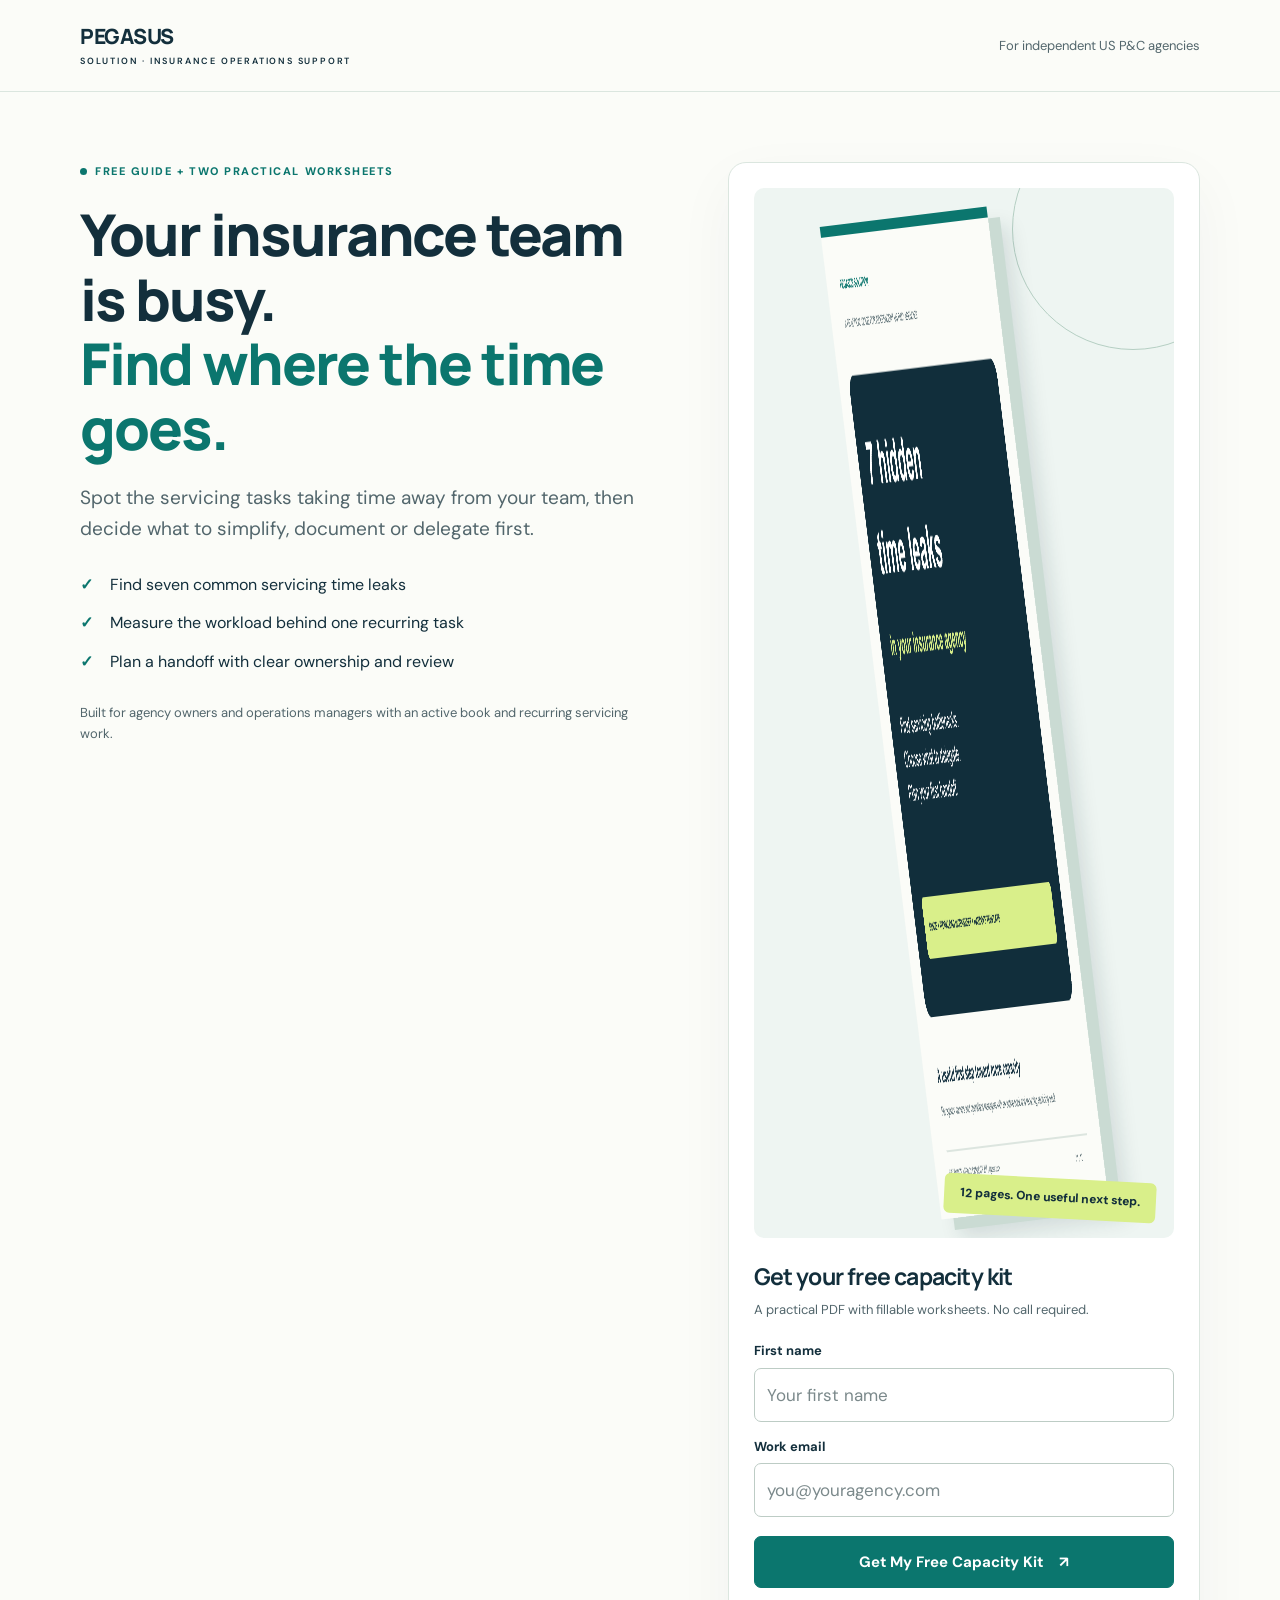
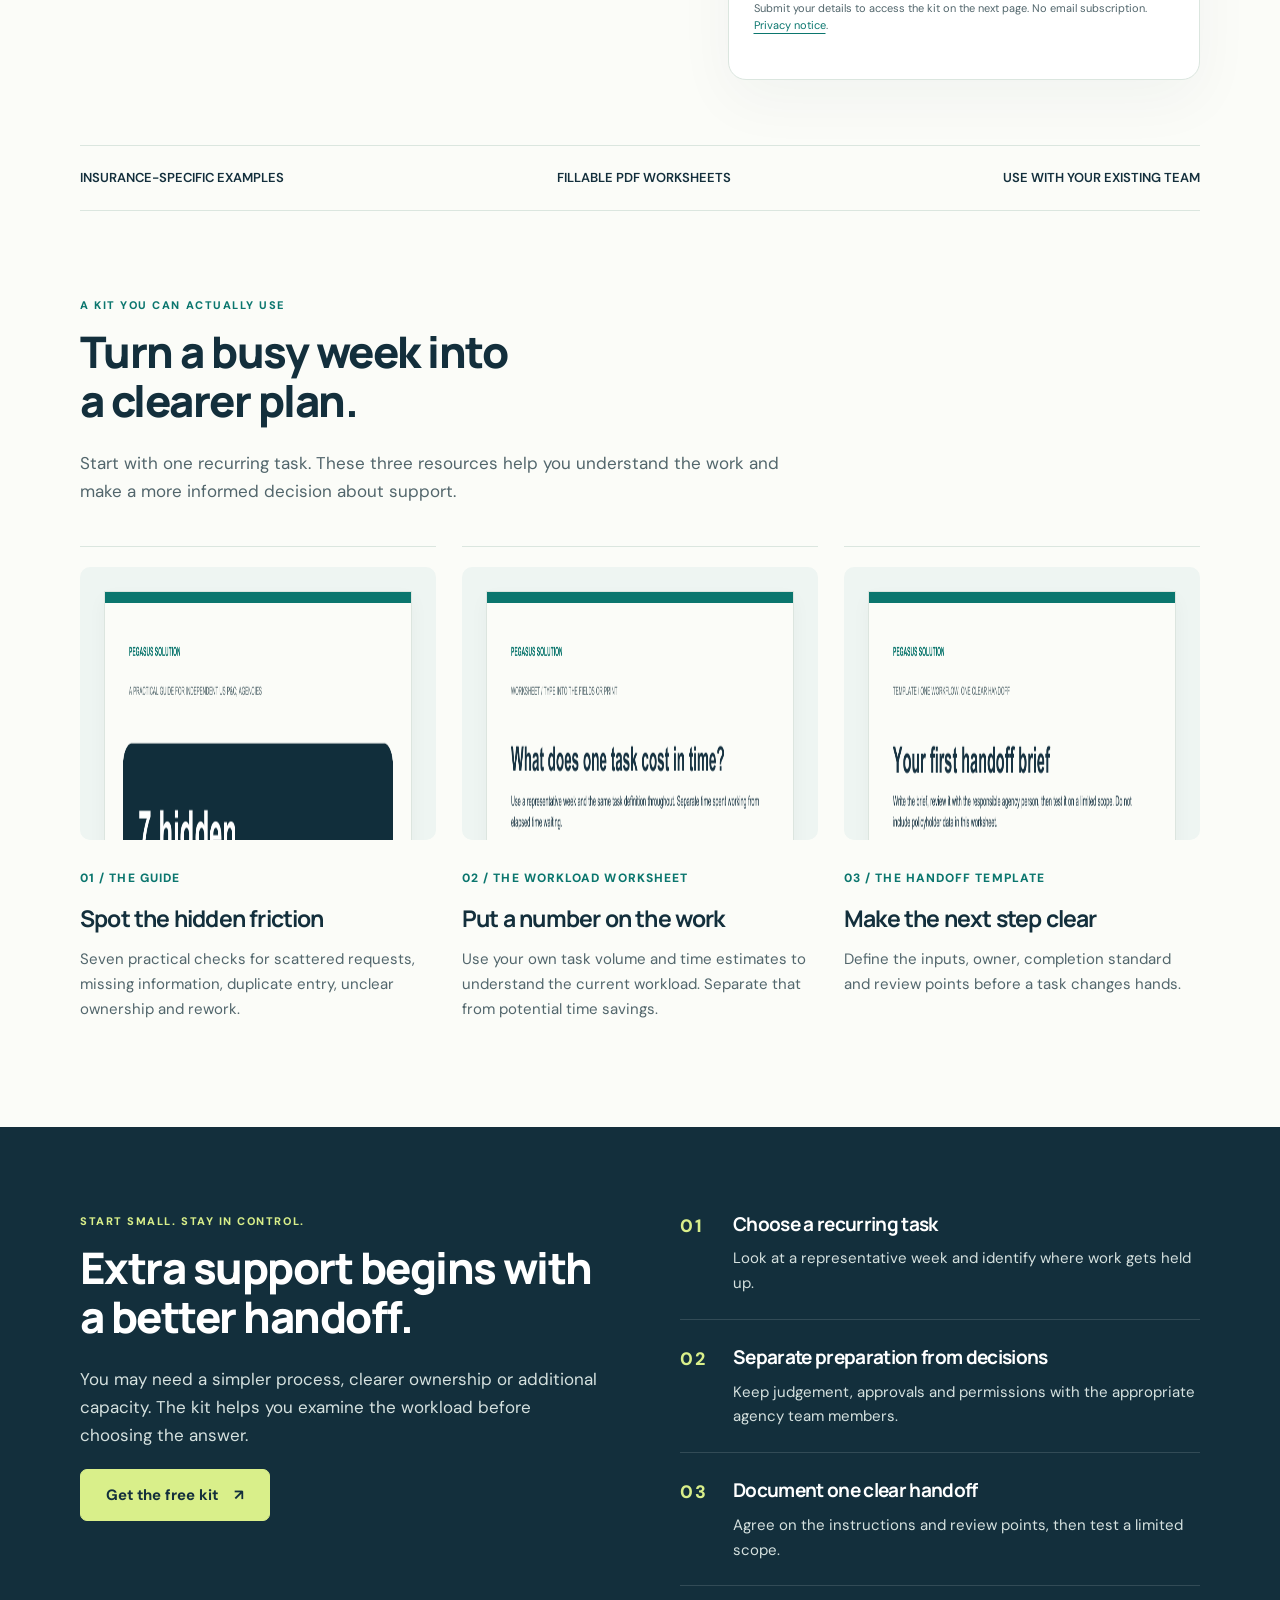
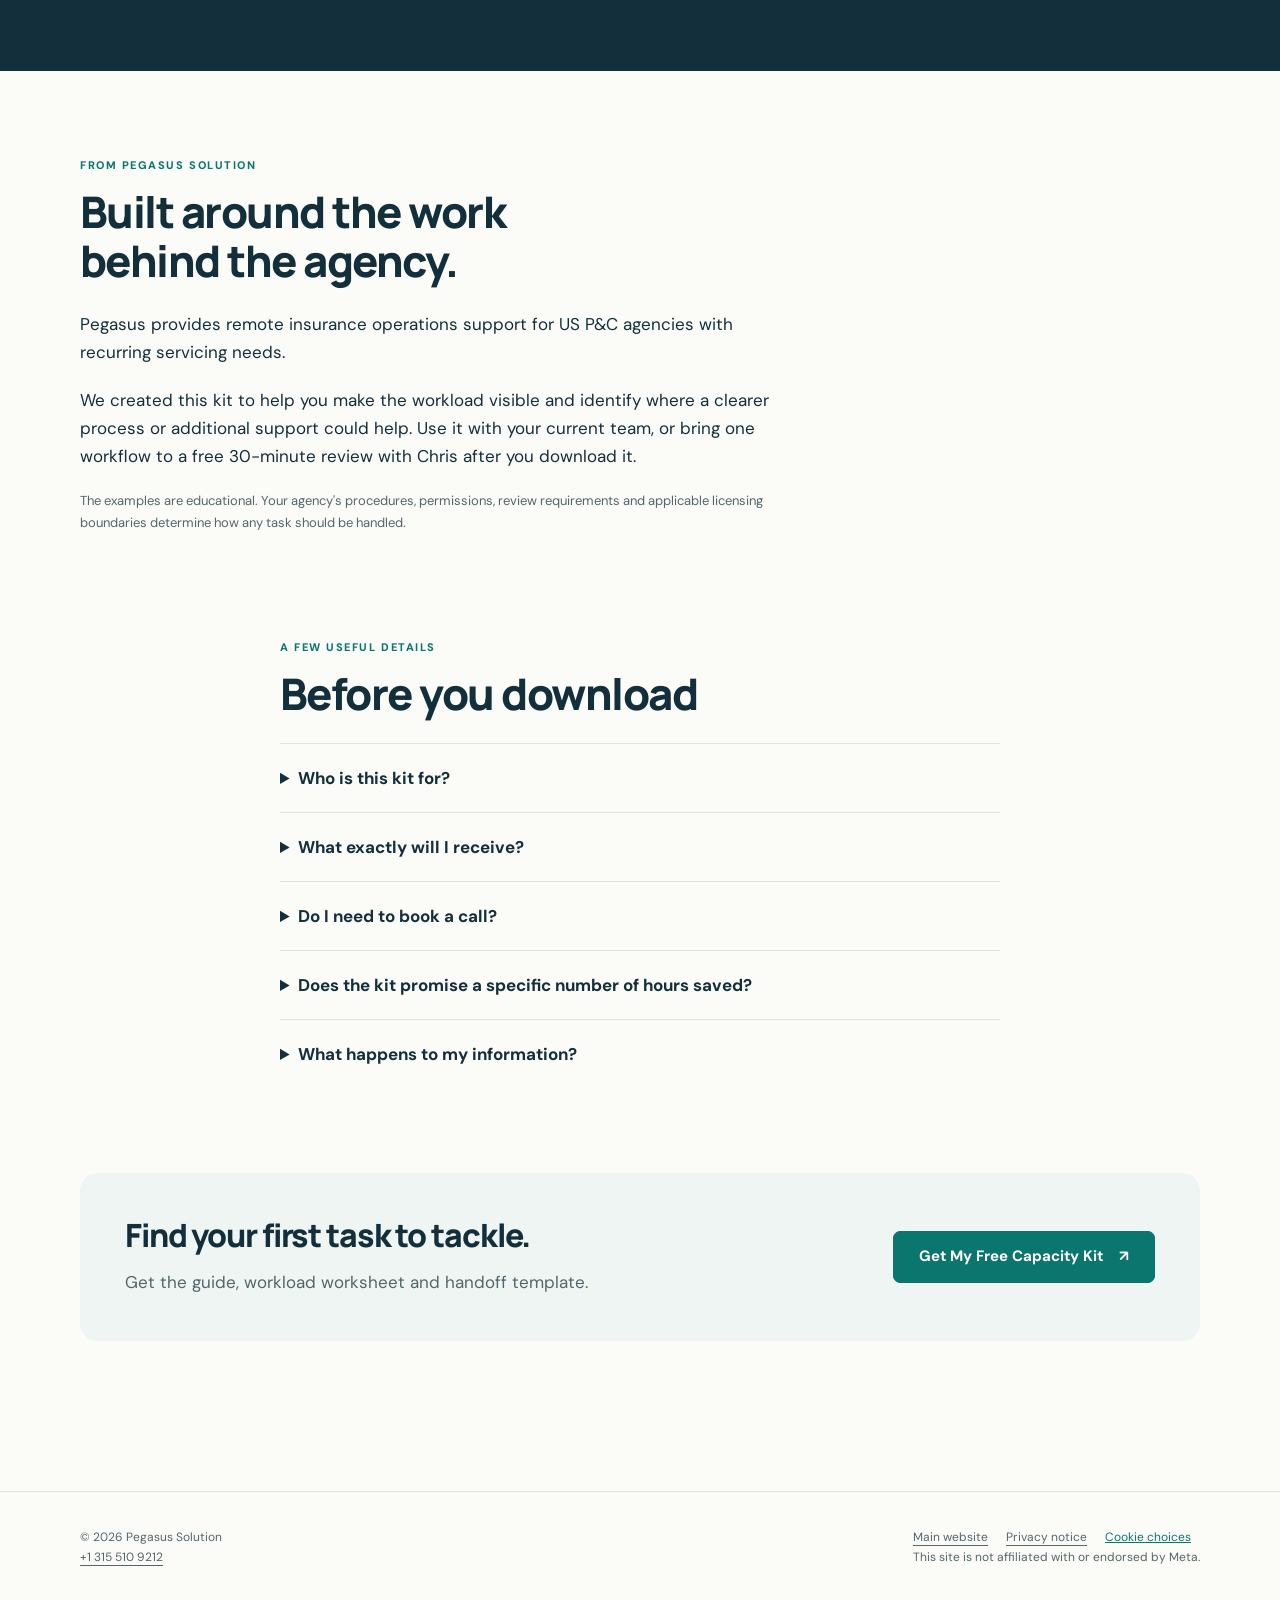
==== index.html @ aa2c8c8a "Add Pegasus capacity kit opt-in and download pages Adds the educational PDF, previews, privacy notic" ====
<!doctype html><html lang="en"><head><meta charset="utf-8"><meta name="viewport" content="width=device-width,initial-scale=1"><title>Free Insurance Agency Capacity Kit | Pegasus Solution</title><meta name="description" content="Find seven servicing time leaks, measure one recurring task and plan your first handoff. Get the free 12-page Insurance Agency Capacity Kit from Pegasus Solution."><meta property="og:title" content="Where does your insurance team's week go?"><meta property="og:description" content="Get the free Insurance Agency Capacity Kit: a practical guide, workload worksheet and handoff template."><meta property="og:type" content="website"><meta property="og:image" content="https://capacity.pguss.com/kit-cover.png"><meta name="theme-color" content="#0b766e"><link rel="canonical" href="https://capacity.pguss.com/"><link rel="stylesheet" href="style.css"><script src="config.js" defer></script><script src="app.js" defer></script></head><body>
<a class="skip" href="#main">Skip to content</a><header><div class="wrap topbar"><a href="./" class="brand" aria-label="Pegasus Solution home">PEGASUS<span>SOLUTION · INSURANCE OPERATIONS SUPPORT</span></a><span class="top-note">For independent US P&C agencies</span></div></header>
<main id="main"><section class="wrap hero"><div><div class="eyebrow"><span class="dot"></span>Free guide + two practical worksheets</div><h1>Your insurance team is busy.<br><span class="accent">Find where the time goes.</span></h1><p class="intro">Spot the servicing tasks taking time away from your team, then decide what to simplify, document or delegate first.</p><ul class="checks"><li>Find seven common servicing time leaks</li><li>Measure the workload behind one recurring task</li><li>Plan a handoff with clear ownership and review</li></ul><p class="small">Built for agency owners and operations managers with an active book and recurring servicing work.</p></div>
<aside class="offer-card" id="get-kit" aria-labelledby="form-title"><div class="book-stage"><img class="cover" src="kit-cover.png" alt="Cover of 7 Hidden Time Leaks in Your Insurance Agency" width="773" height="1000"><span class="kit-label">12 pages. One useful next step.</span></div><h3 id="form-title">Get your free capacity kit</h3><p class="small">A practical PDF with fillable worksheets. No call required.</p><form id="optin-form"><label for="firstName">First name</label><input id="firstName" name="firstName" type="text" autocomplete="given-name" maxlength="80" required placeholder="Your first name"><label for="email">Work email</label><input id="email" name="email" type="email" autocomplete="email" maxlength="254" required placeholder="you@youragency.com"><div class="hp" aria-hidden="true"><label for="website">Leave this empty</label><input id="website" name="website" type="text" tabindex="-1" autocomplete="off"></div><button class="button full" type="submit">Get My Free Capacity Kit <span aria-hidden="true">↗</span></button><p class="fineprint">Submit your details to access the kit on the next page. No email subscription. <a href="privacy.html">Privacy notice</a>.</p><p id="form-status" class="status" role="status" aria-live="polite"></p></form><noscript><p class="no-js">Please enable JavaScript to request the kit, or contact Pegasus at +1 315 510 9212.</p></noscript></aside></section>
<div class="wrap"><div class="trust-strip"><span>INSURANCE-SPECIFIC EXAMPLES</span><span>FILLABLE PDF WORKSHEETS</span><span>USE WITH YOUR EXISTING TEAM</span></div></div>
<section class="wrap section"><div class="section-head"><div class="eyebrow">A kit you can actually use</div><h2>Turn a busy week into<br>a clearer plan.</h2><p>Start with one recurring task. These three resources help you understand the work and make a more informed decision about support.</p></div><div class="resources"><article class="resource"><div class="preview"><img src="kit-cover.png" alt="Preview of the insurance time leaks guide" loading="lazy" width="773" height="1000"></div><span class="number">01 / THE GUIDE</span><h3>Spot the hidden friction</h3><p>Seven practical checks for scattered requests, missing information, duplicate entry, unclear ownership and rework.</p></article><article class="resource"><div class="preview"><img src="workload-worksheet.png" alt="Preview of the fillable workload worksheet" loading="lazy" width="773" height="1000"></div><span class="number">02 / THE WORKLOAD WORKSHEET</span><h3>Put a number on the work</h3><p>Use your own task volume and time estimates to understand the current workload. Separate that from potential time savings.</p></article><article class="resource"><div class="preview"><img src="handoff-template.png" alt="Preview of the task handoff brief" loading="lazy" width="773" height="1000"></div><span class="number">03 / THE HANDOFF TEMPLATE</span><h3>Make the next step clear</h3><p>Define the inputs, owner, completion standard and review points before a task changes hands.</p></article></div></section>
<section class="dark"><div class="wrap section split"><div><div class="eyebrow">Start small. Stay in control.</div><h2>Extra support begins with a better handoff.</h2><p>You may need a simpler process, clearer ownership or additional capacity. The kit helps you examine the workload before choosing the answer.</p><a class="button light" href="#get-kit">Get the free kit <span aria-hidden="true">↗</span></a></div><div class="steps"><div class="step"><span class="number">01</span><div><h3>Choose a recurring task</h3><p>Look at a representative week and identify where work gets held up.</p></div></div><div class="step"><span class="number">02</span><div><h3>Separate preparation from decisions</h3><p>Keep judgement, approvals and permissions with the appropriate agency team members.</p></div></div><div class="step"><span class="number">03</span><div><h3>Document one clear handoff</h3><p>Agree on the instructions and review points, then test a limited scope.</p></div></div></div></div></section>
<section class="wrap section"><div class="about"><div class="eyebrow">From Pegasus Solution</div><h2>Built around the work<br>behind the agency.</h2><p>Pegasus provides remote insurance operations support for US P&C agencies with recurring servicing needs.</p><p>We created this kit to help you make the workload visible and identify where a clearer process or additional support could help. Use it with your current team, or bring one workflow to a free 30-minute review with Chris after you download it.</p><p class="small">The examples are educational. Your agency's procedures, permissions, review requirements and applicable licensing boundaries determine how any task should be handled.</p></div></section>
<section class="wrap faqs"><div class="eyebrow">A few useful details</div><h2>Before you download</h2><details><summary>Who is this kit for?</summary><p>Independent US P&C agency owners and operations managers, especially smaller teams managing an active book and recurring servicing work. It is an operations resource, not a guide to buying insurance.</p></details><details><summary>What exactly will I receive?</summary><p>A free 12-page PDF covering seven common time leaks, plus a fillable workload worksheet and task handoff brief inside the same PDF. You can save it, fill it in with a compatible PDF reader or print it.</p></details><details><summary>Do I need to book a call?</summary><p>No. The kit is yours to use without a call or purchase. The free capacity review is an optional next step if you want help applying it to one workflow.</p></details><details><summary>Does the kit promise a specific number of hours saved?</summary><p>No. It helps you measure your current workload and plan a change. Actual capacity depends on task scope, review effort, setup and how the work is performed.</p></details><details><summary>What happens to my information?</summary><p>We record your name and work email when you request the kit. The download opens immediately after a successful request. This form does not subscribe you to email marketing. See our <a href="privacy.html">privacy notice</a>.</p></details></section>
<section class="wrap section"><div class="bottom-cta"><div><h2>Find your first task to tackle.</h2><p>Get the guide, workload worksheet and handoff template.</p></div><a class="button" href="#get-kit">Get My Free Capacity Kit <span aria-hidden="true">↗</span></a></div></section></main>
<footer><div class="wrap foot"><p>© 2026 Pegasus Solution<br><a href="tel:+13155109212">+1 315 510 9212</a></p><div><a href="https://www.pguss.com/" target="_blank" rel="noopener">Main website</a><a href="privacy.html">Privacy notice</a><button type="button" class="text-button" data-cookie-settings>Cookie choices</button><p>This site is not affiliated with or endorsed by Meta.</p></div></div></footer>
<div class="consent-banner" id="cookie-banner" hidden><p>We use essential storage to keep your form working. With your permission, Meta measurement helps us understand which ads lead to kit requests. You can use the kit without it. <a href="privacy.html">Details</a>.</p><div class="consent-actions"><button class="button" data-consent="yes">Allow measurement</button><button class="button secondary" data-consent="no">Essential only</button></div></div></body></html>
---- style.css ----
@import url('https://fonts.googleapis.com/css2?family=DM+Sans:wght@400;500;600;700&family=Manrope:wght@400;500;600;700;800&display=swap');
:root{--ink:#132f3c;--teal:#0b766e;--lime:#d9ef8a;--paper:#fbfcf8;--muted:#52666c;--line:#dbe6df;--soft:#eef5f2}*{box-sizing:border-box}html{scroll-behavior:smooth}body{margin:0;background:var(--paper);color:var(--ink);font-family:'DM Sans',Arial,sans-serif;font-size:17px;line-height:1.65}h1,h2,h3,.brand{font-family:Manrope,Arial,sans-serif;line-height:1.12;letter-spacing:-.035em}h1{font-size:clamp(39px,4.5vw,65px);font-weight:800;margin:22px 0}h2{font-size:clamp(31px,3.4vw,46px);font-weight:800;margin:14px 0 24px}h3{font-size:23px;line-height:1.3}p{margin:0 0 20px}a{color:var(--teal);text-underline-offset:4px}button,input{font:inherit}button,a,input{touch-action:manipulation}a:focus-visible,button:focus-visible,input:focus-visible{outline:3px solid #e29a39;outline-offset:4px}button{cursor:pointer}img{max-width:100%;display:block}header{border-bottom:1px solid var(--line)}.wrap{max-width:1180px;margin:auto;padding:0 30px}.topbar{display:flex;justify-content:space-between;align-items:center;min-height:91px;gap:22px}.brand{text-decoration:none;color:var(--ink);font-size:21px;font-weight:800;letter-spacing:-.02em}.brand span{display:block;font-family:'DM Sans',sans-serif;font-size:9px;letter-spacing:.2em;font-weight:600;margin-top:8px}.top-note{font-size:13px;color:var(--muted)}.hero{display:grid;grid-template-columns:1.1fr .9fr;gap:70px;padding-top:70px;padding-bottom:65px;align-items:start}.eyebrow{font-size:11px;font-weight:800;letter-spacing:.14em;text-transform:uppercase;color:var(--teal)}.eyebrow .dot{display:inline-block;width:7px;height:7px;border-radius:50%;background:var(--teal);margin-right:8px}.hero .intro{font-size:19px;max-width:560px;color:var(--muted)}.accent{color:var(--teal)}.checks{list-style:none;padding:0;margin:27px 0}.checks li{position:relative;padding-left:30px;margin:12px 0;font-size:16px}.checks li:before{content:'✓';position:absolute;left:0;color:var(--teal);font-weight:800}.offer-card{background:white;border:1px solid var(--line);border-radius:18px;padding:25px;box-shadow:0 20px 60px #1733420b}.book-stage{position:relative;display:flex;justify-content:center;align-items:center;background:var(--soft);border-radius:10px;padding:25px;min-height:280px;overflow:hidden}.book-stage:before{content:'';position:absolute;width:240px;height:240px;border:1px solid #b5cfc3;border-radius:50%;right:-80px;top:-80px}.cover{width:168px;transform:rotate(-7deg);box-shadow:12px 12px 0 #cadbd3,18px 21px 20px #112e3b20;position:relative}.kit-label{position:absolute;right:18px;bottom:20px;background:var(--lime);padding:10px 16px;border-radius:6px;font-size:12px;font-weight:800;transform:rotate(3deg)}.offer-card h3{margin:24px 0 7px}.small{font-size:13px;color:var(--muted)}label{display:block;font-size:13px;font-weight:700;margin:14px 0 6px}input[type=text],input[type=email],input[type=url],select,textarea{width:100%;min-height:49px;border:1px solid #bdccc5;border-radius:7px;padding:12px;background:white;color:var(--ink)}input::placeholder{color:#7b898b}.button{display:inline-flex;align-items:center;justify-content:center;background:var(--teal);border:1px solid var(--teal);color:white!important;border-radius:7px;padding:15px 25px;text-decoration:none;font-size:15px;font-weight:700;line-height:1.3;gap:16px;min-height:52px}.button:hover{background:#075b55}.button.full{width:100%;margin:19px 0 12px}.button.light{background:var(--lime);border-color:var(--lime);color:var(--ink)!important}.button.secondary{background:transparent;color:var(--teal)!important}.button:disabled{cursor:wait}.consent{display:flex;align-items:flex-start;gap:9px;font-size:12px;font-weight:400;line-height:1.5}.consent input{margin-top:3px;min-width:16px;min-height:16px;accent-color:var(--teal)}.fineprint{font-size:11px;line-height:1.55;color:var(--muted)}.hp{position:absolute;left:-10000px}.status{font-size:13px;margin:10px 0 0}.status:empty{display:none}.trust-strip{border-top:1px solid var(--line);border-bottom:1px solid var(--line);padding:21px 0;display:flex;justify-content:space-between;gap:15px;font-size:13px;font-weight:600}.section{padding-top:85px;padding-bottom:85px}.section-head{max-width:700px;margin-bottom:40px}.section-head p{color:var(--muted)}.resources{display:grid;grid-template-columns:repeat(3,1fr);gap:26px}.resource{border-top:1px solid var(--line);padding-top:20px}.number{font-size:12px;color:var(--teal);font-weight:800;letter-spacing:.09em}.resource h3{margin:14px 0}.resource p{font-size:15px;color:var(--muted)}.preview{background:var(--soft);padding:24px;border-radius:10px;height:273px;overflow:hidden;margin-bottom:22px}.preview img{width:100%;border:1px solid #dce5df;box-shadow:0 8px 18px #112e3b0a}.dark{background:var(--ink);color:white}.dark .eyebrow{color:var(--lime)}.dark h2{color:white}.dark p{color:#d5e1df}.split{display:grid;grid-template-columns:1fr 1fr;gap:80px;align-items:start}.steps{display:grid;gap:25px}.step{border-bottom:1px solid #ffffff22;padding-bottom:23px;display:grid;grid-template-columns:38px 1fr;gap:15px}.step .number{color:var(--lime);font-size:18px}.step h3{font-size:19px;margin:0 0 10px}.step p{font-size:15px;margin:0}.about{max-width:700px}.faqs{max-width:780px}details{border-top:1px solid var(--line);padding:20px 0}summary{cursor:pointer;font-weight:700;font-size:17px}details p{font-size:15px;color:var(--muted);margin:15px 0 0}.bottom-cta{background:var(--soft);border-radius:18px;padding:45px;display:flex;align-items:center;justify-content:space-between;gap:30px}.bottom-cta h2{font-size:32px;margin:0 0 14px}.bottom-cta p{margin:0;color:var(--muted)}footer{margin-top:65px;padding:36px 0;border-top:1px solid var(--line);font-size:12px;color:var(--muted)}.foot{display:flex;justify-content:space-between;gap:25px;flex-wrap:wrap}.foot a{margin-right:18px;color:var(--muted)}.skip{position:absolute;top:-100px}.skip:focus{top:8px;left:8px;background:white;z-index:5;padding:10px}.download-bar{background:var(--soft);border:1px solid var(--line);border-radius:14px;padding:25px 30px;display:flex;align-items:center;justify-content:space-between;gap:30px;margin-top:35px}.download-bar h2{font-size:22px;margin:0 0 6px}.download-bar p{margin:0;font-size:14px}.review-hero{padding:60px 0 40px;max-width:800px}.review-hero h1{font-size:clamp(36px,4vw,57px)}.review-grid{display:grid;grid-template-columns:1.1fr .9fr;gap:65px;padding-bottom:60px}.review-panel{border:1px solid var(--line);border-radius:14px;background:white;padding:30px}.review-panel .button{width:100%}.tag{display:inline-block;font-size:12px;background:var(--lime);padding:5px 11px;border-radius:20px;color:var(--ink);font-weight:700}.privacy{max-width:780px}.privacy h1{font-size:42px}.privacy h2{font-size:25px;margin-top:35px}.consent-banner{position:fixed;bottom:16px;left:16px;right:16px;max-width:670px;background:white;border:1px solid var(--line);box-shadow:0 6px 50px #17334222;z-index:10;border-radius:12px;padding:20px;display:none}.consent-banner p{font-size:13px;margin-bottom:14px}.consent-actions{display:flex;gap:10px;flex-wrap:wrap}.consent-actions button{font-size:12px;padding:9px 15px;min-height:40px}.consent-banner[hidden]{display:none}.text-button{border:0;background:transparent;color:var(--teal);font:inherit;text-decoration:underline;cursor:pointer;padding:0}.no-js{padding:15px;background:#fff2d5}.button-row{display:flex;gap:12px;flex-wrap:wrap}
@media(max-width:850px){.hero{gap:35px;grid-template-columns:1fr 1fr}.wrap{padding-left:23px;padding-right:23px}.split{gap:35px}.preview{height:210px}.review-grid{gap:30px}}@media(max-width:650px){body{font-size:16px}.topbar{min-height:77px}.top-note{display:none}.hero{grid-template-columns:1fr;gap:25px;padding-top:35px;padding-bottom:35px}h1{font-size:41px}.hero .intro{font-size:18px}.offer-card{padding:22px}.book-stage{min-height:225px}.cover{width:138px}.trust-strip{flex-wrap:wrap;justify-content:center;font-size:11px;padding:18px}.section{padding-top:55px;padding-bottom:55px}.resources,.split,.review-grid{grid-template-columns:1fr;gap:35px}.preview{height:260px}.resources .preview img{max-width:300px;margin:auto}.bottom-cta{padding:30px;display:block}.bottom-cta .button{margin-top:25px;width:100%}.bottom-cta h2{font-size:29px}.download-bar{display:block;padding:22px}.download-bar .button{margin-top:18px;width:100%}.review-hero{padding-top:35px}.review-grid{padding-bottom:20px}.consent-banner{left:9px;right:9px;bottom:9px}.foot{display:block}.foot p{margin-bottom:14px}}@media(prefers-reduced-motion:reduce){html{scroll-behavior:auto}*{animation:none!important}}
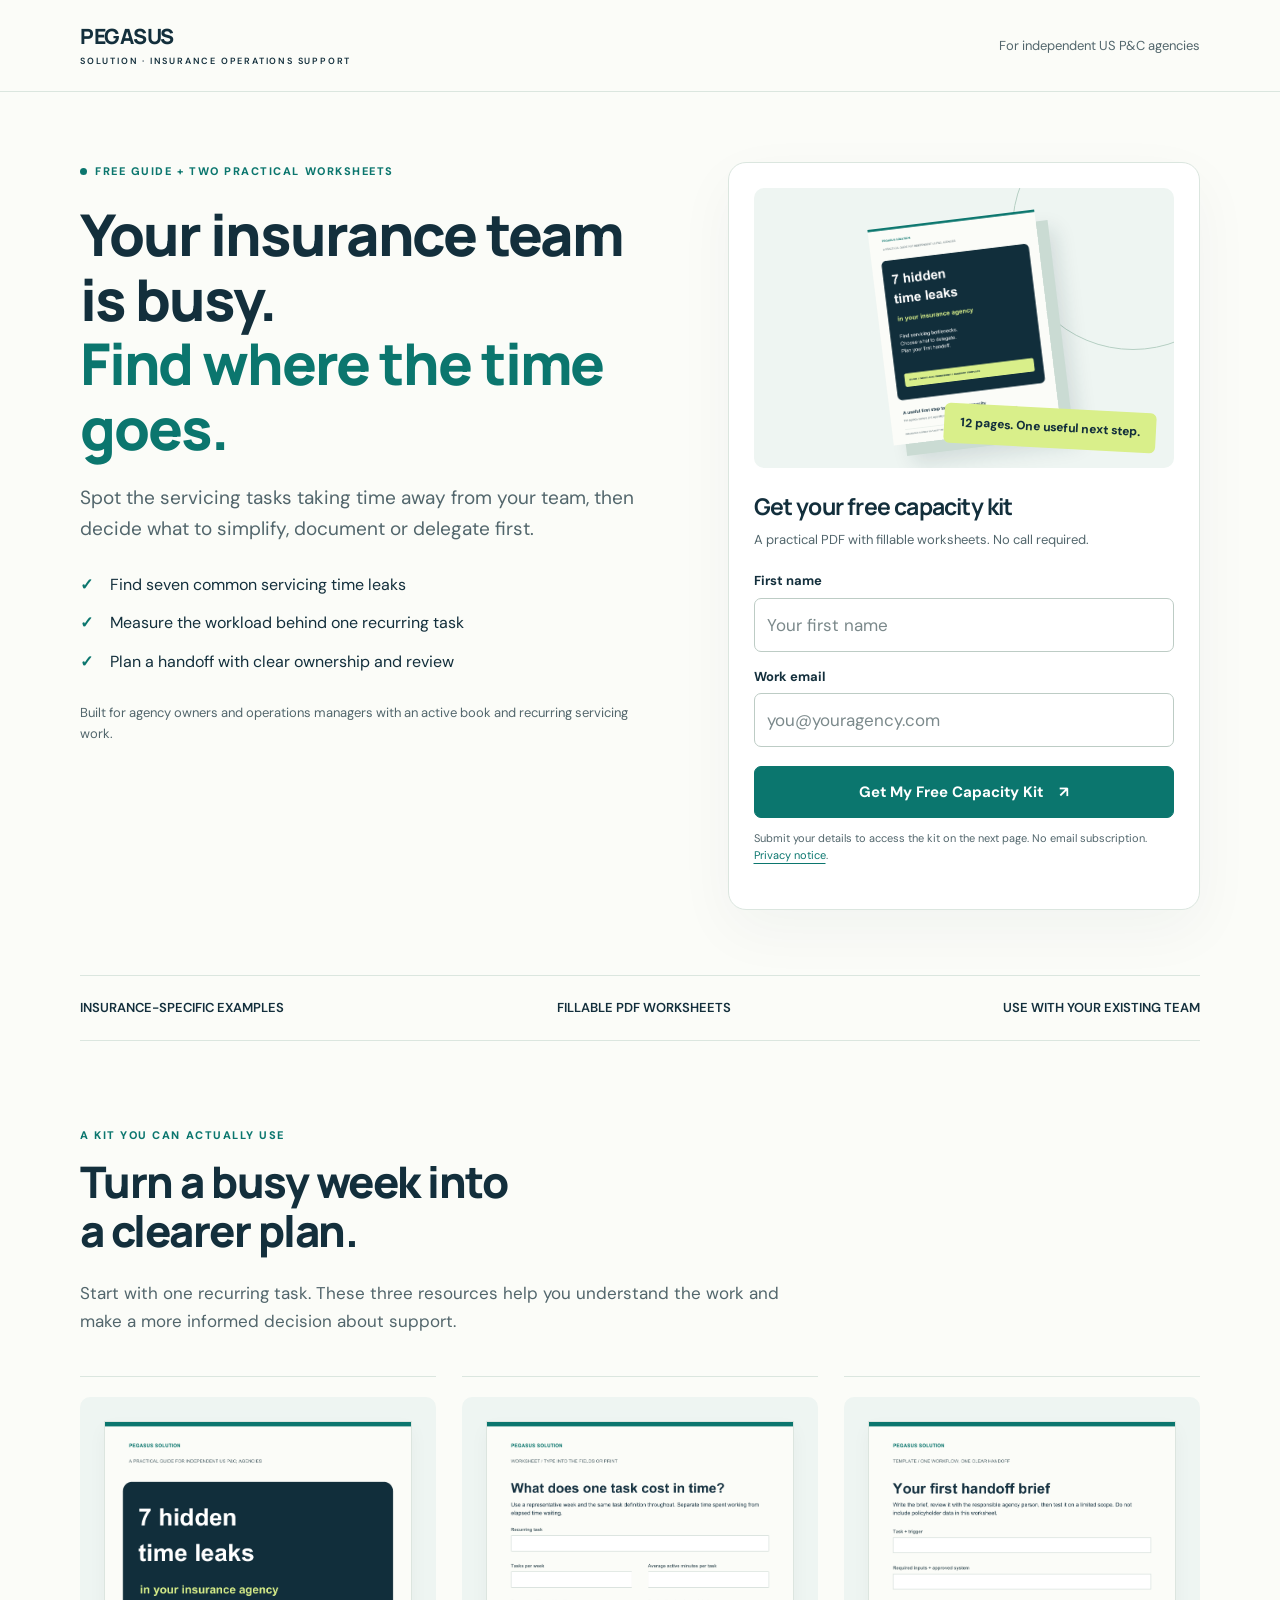
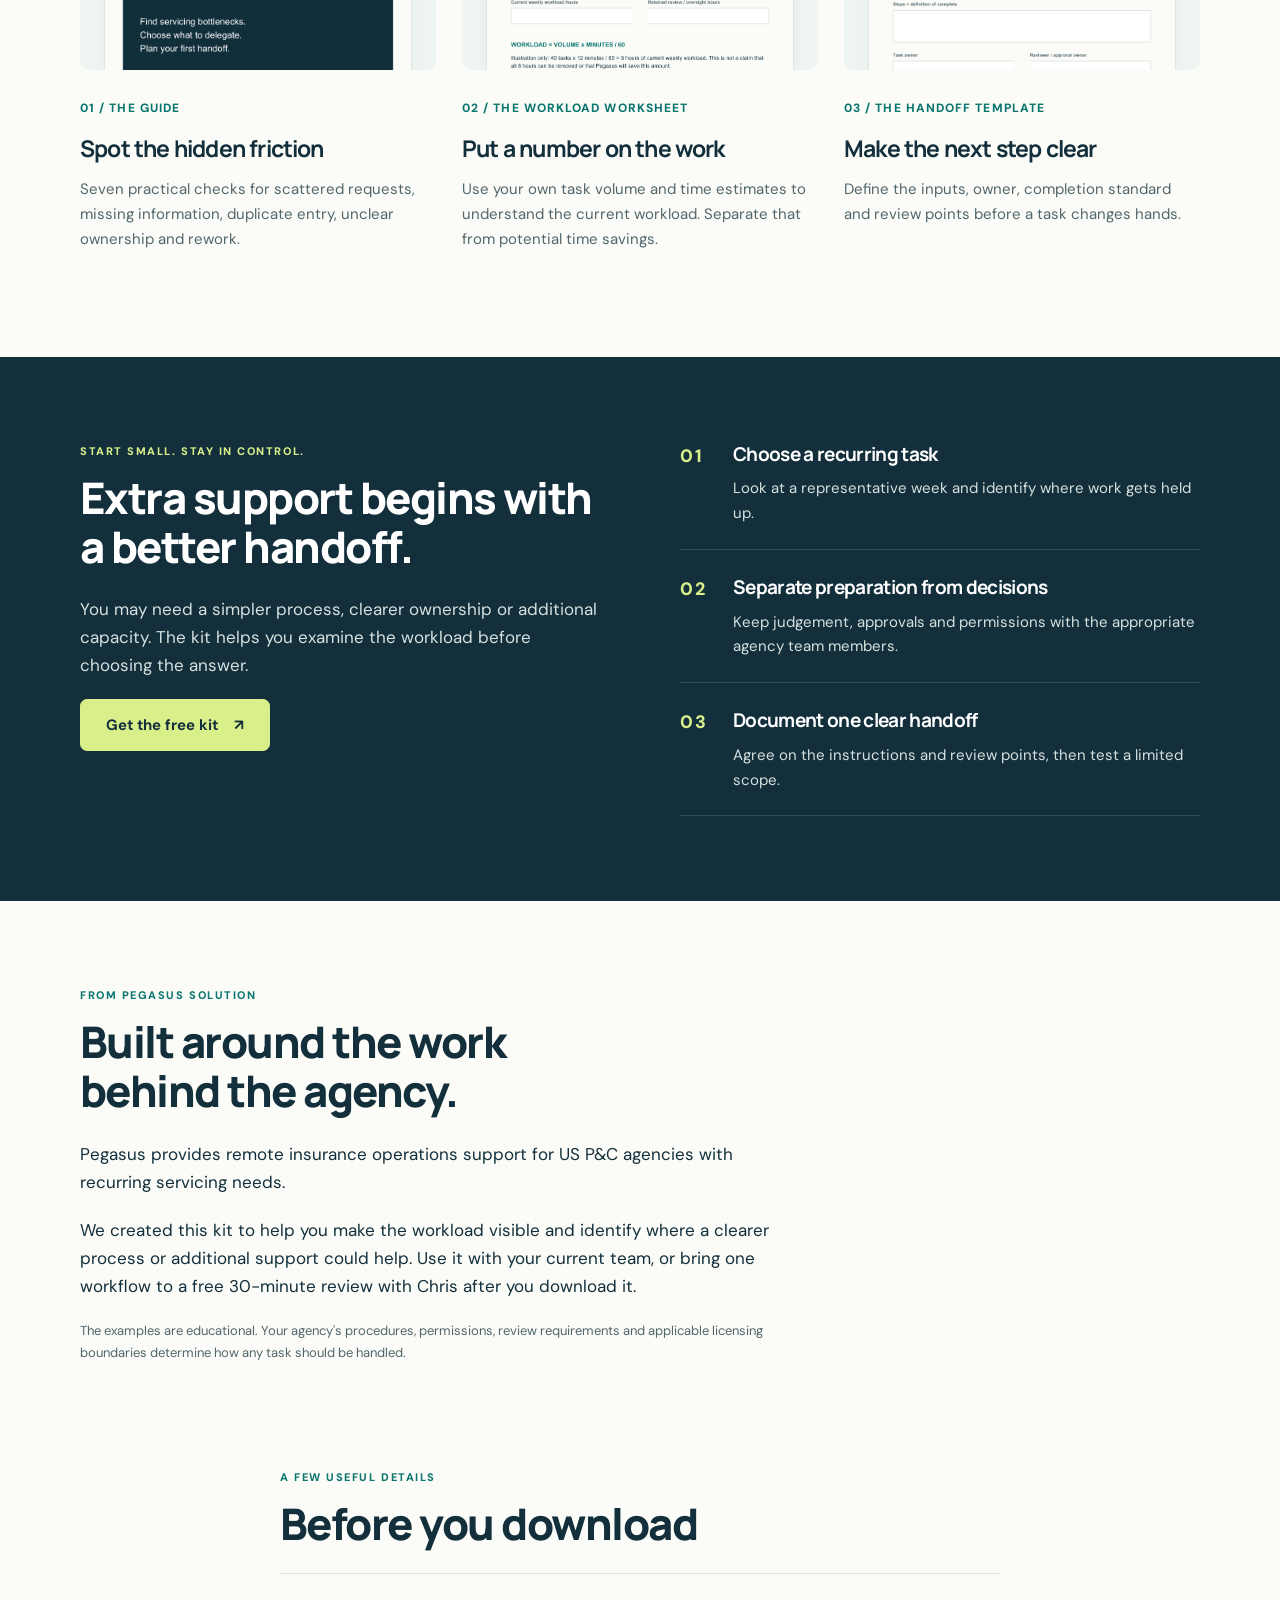
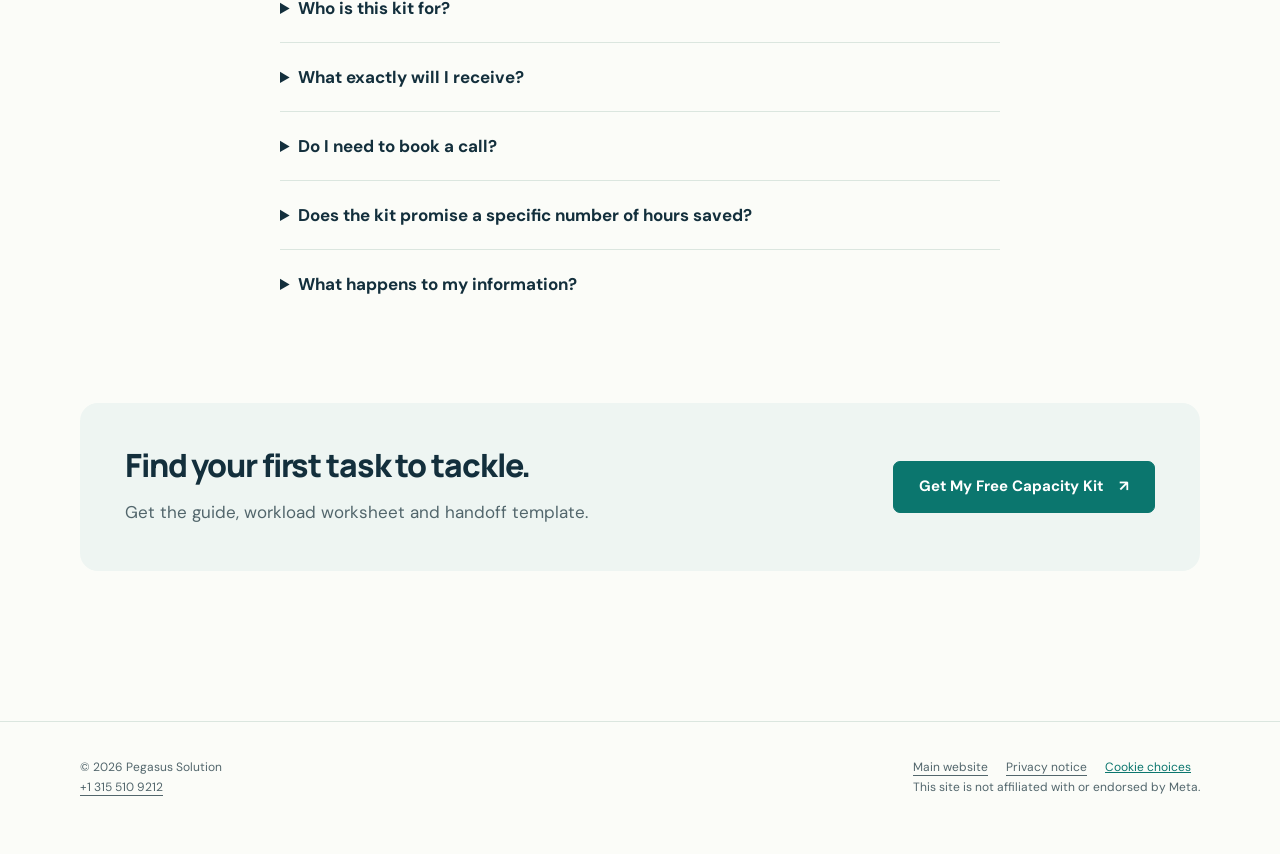
==== commit 20def4e1: "Preserve ebook preview aspect ratio on mobile and desktop" ====
--- a/index.html
+++ b/index.html
@@ -1,4 +1,4 @@
-<!doctype html><html lang="en"><head><meta charset="utf-8"><meta name="viewport" content="width=device-width,initial-scale=1"><title>Free Insurance Agency Capacity Kit | Pegasus Solution</title><meta name="description" content="Find seven servicing time leaks, measure one recurring task and plan your first handoff. Get the free 12-page Insurance Agency Capacity Kit from Pegasus Solution."><meta property="og:title" content="Where does your insurance team's week go?"><meta property="og:description" content="Get the free Insurance Agency Capacity Kit: a practical guide, workload worksheet and handoff template."><meta property="og:type" content="website"><meta property="og:image" content="https://capacity.pguss.com/kit-cover.png"><meta name="theme-color" content="#0b766e"><link rel="canonical" href="https://capacity.pguss.com/"><link rel="stylesheet" href="style.css"><script src="config.js" defer></script><script src="app.js" defer></script></head><body>
+<!doctype html><html lang="en"><head><meta charset="utf-8"><meta name="viewport" content="width=device-width,initial-scale=1"><title>Free Insurance Agency Capacity Kit | Pegasus Solution</title><meta name="description" content="Find seven servicing time leaks, measure one recurring task and plan your first handoff. Get the free 12-page Insurance Agency Capacity Kit from Pegasus Solution."><meta property="og:title" content="Where does your insurance team's week go?"><meta property="og:description" content="Get the free Insurance Agency Capacity Kit: a practical guide, workload worksheet and handoff template."><meta property="og:type" content="website"><meta property="og:image" content="https://capacity.pguss.com/kit-cover.png"><meta name="theme-color" content="#0b766e"><link rel="canonical" href="https://capacity.pguss.com/"><link rel="stylesheet" href="style.css?v=20260930b"><script src="config.js" defer></script><script src="app.js" defer></script></head><body>
 <a class="skip" href="#main">Skip to content</a><header><div class="wrap topbar"><a href="./" class="brand" aria-label="Pegasus Solution home">PEGASUS<span>SOLUTION · INSURANCE OPERATIONS SUPPORT</span></a><span class="top-note">For independent US P&C agencies</span></div></header>
 <main id="main"><section class="wrap hero"><div><div class="eyebrow"><span class="dot"></span>Free guide + two practical worksheets</div><h1>Your insurance team is busy.<br><span class="accent">Find where the time goes.</span></h1><p class="intro">Spot the servicing tasks taking time away from your team, then decide what to simplify, document or delegate first.</p><ul class="checks"><li>Find seven common servicing time leaks</li><li>Measure the workload behind one recurring task</li><li>Plan a handoff with clear ownership and review</li></ul><p class="small">Built for agency owners and operations managers with an active book and recurring servicing work.</p></div>
 <aside class="offer-card" id="get-kit" aria-labelledby="form-title"><div class="book-stage"><img class="cover" src="kit-cover.png" alt="Cover of 7 Hidden Time Leaks in Your Insurance Agency" width="773" height="1000"><span class="kit-label">12 pages. One useful next step.</span></div><h3 id="form-title">Get your free capacity kit</h3><p class="small">A practical PDF with fillable worksheets. No call required.</p><form id="optin-form"><label for="firstName">First name</label><input id="firstName" name="firstName" type="text" autocomplete="given-name" maxlength="80" required placeholder="Your first name"><label for="email">Work email</label><input id="email" name="email" type="email" autocomplete="email" maxlength="254" required placeholder="you@youragency.com"><div class="hp" aria-hidden="true"><label for="website">Leave this empty</label><input id="website" name="website" type="text" tabindex="-1" autocomplete="off"></div><button class="button full" type="submit">Get My Free Capacity Kit <span aria-hidden="true">↗</span></button><p class="fineprint">Submit your details to access the kit on the next page. No email subscription. <a href="privacy.html">Privacy notice</a>.</p><p id="form-status" class="status" role="status" aria-live="polite"></p></form><noscript><p class="no-js">Please enable JavaScript to request the kit, or contact Pegasus at +1 315 510 9212.</p></noscript></aside></section>
--- a/style.css
+++ b/style.css
@@ -1,3 +1,3 @@
 @import url('https://fonts.googleapis.com/css2?family=DM+Sans:wght@400;500;600;700&family=Manrope:wght@400;500;600;700;800&display=swap');
-:root{--ink:#132f3c;--teal:#0b766e;--lime:#d9ef8a;--paper:#fbfcf8;--muted:#52666c;--line:#dbe6df;--soft:#eef5f2}*{box-sizing:border-box}html{scroll-behavior:smooth}body{margin:0;background:var(--paper);color:var(--ink);font-family:'DM Sans',Arial,sans-serif;font-size:17px;line-height:1.65}h1,h2,h3,.brand{font-family:Manrope,Arial,sans-serif;line-height:1.12;letter-spacing:-.035em}h1{font-size:clamp(39px,4.5vw,65px);font-weight:800;margin:22px 0}h2{font-size:clamp(31px,3.4vw,46px);font-weight:800;margin:14px 0 24px}h3{font-size:23px;line-height:1.3}p{margin:0 0 20px}a{color:var(--teal);text-underline-offset:4px}button,input{font:inherit}button,a,input{touch-action:manipulation}a:focus-visible,button:focus-visible,input:focus-visible{outline:3px solid #e29a39;outline-offset:4px}button{cursor:pointer}img{max-width:100%;display:block}header{border-bottom:1px solid var(--line)}.wrap{max-width:1180px;margin:auto;padding:0 30px}.topbar{display:flex;justify-content:space-between;align-items:center;min-height:91px;gap:22px}.brand{text-decoration:none;color:var(--ink);font-size:21px;font-weight:800;letter-spacing:-.02em}.brand span{display:block;font-family:'DM Sans',sans-serif;font-size:9px;letter-spacing:.2em;font-weight:600;margin-top:8px}.top-note{font-size:13px;color:var(--muted)}.hero{display:grid;grid-template-columns:1.1fr .9fr;gap:70px;padding-top:70px;padding-bottom:65px;align-items:start}.eyebrow{font-size:11px;font-weight:800;letter-spacing:.14em;text-transform:uppercase;color:var(--teal)}.eyebrow .dot{display:inline-block;width:7px;height:7px;border-radius:50%;background:var(--teal);margin-right:8px}.hero .intro{font-size:19px;max-width:560px;color:var(--muted)}.accent{color:var(--teal)}.checks{list-style:none;padding:0;margin:27px 0}.checks li{position:relative;padding-left:30px;margin:12px 0;font-size:16px}.checks li:before{content:'✓';position:absolute;left:0;color:var(--teal);font-weight:800}.offer-card{background:white;border:1px solid var(--line);border-radius:18px;padding:25px;box-shadow:0 20px 60px #1733420b}.book-stage{position:relative;display:flex;justify-content:center;align-items:center;background:var(--soft);border-radius:10px;padding:25px;min-height:280px;overflow:hidden}.book-stage:before{content:'';position:absolute;width:240px;height:240px;border:1px solid #b5cfc3;border-radius:50%;right:-80px;top:-80px}.cover{width:168px;transform:rotate(-7deg);box-shadow:12px 12px 0 #cadbd3,18px 21px 20px #112e3b20;position:relative}.kit-label{position:absolute;right:18px;bottom:20px;background:var(--lime);padding:10px 16px;border-radius:6px;font-size:12px;font-weight:800;transform:rotate(3deg)}.offer-card h3{margin:24px 0 7px}.small{font-size:13px;color:var(--muted)}label{display:block;font-size:13px;font-weight:700;margin:14px 0 6px}input[type=text],input[type=email],input[type=url],select,textarea{width:100%;min-height:49px;border:1px solid #bdccc5;border-radius:7px;padding:12px;background:white;color:var(--ink)}input::placeholder{color:#7b898b}.button{display:inline-flex;align-items:center;justify-content:center;background:var(--teal);border:1px solid var(--teal);color:white!important;border-radius:7px;padding:15px 25px;text-decoration:none;font-size:15px;font-weight:700;line-height:1.3;gap:16px;min-height:52px}.button:hover{background:#075b55}.button.full{width:100%;margin:19px 0 12px}.button.light{background:var(--lime);border-color:var(--lime);color:var(--ink)!important}.button.secondary{background:transparent;color:var(--teal)!important}.button:disabled{cursor:wait}.consent{display:flex;align-items:flex-start;gap:9px;font-size:12px;font-weight:400;line-height:1.5}.consent input{margin-top:3px;min-width:16px;min-height:16px;accent-color:var(--teal)}.fineprint{font-size:11px;line-height:1.55;color:var(--muted)}.hp{position:absolute;left:-10000px}.status{font-size:13px;margin:10px 0 0}.status:empty{display:none}.trust-strip{border-top:1px solid var(--line);border-bottom:1px solid var(--line);padding:21px 0;display:flex;justify-content:space-between;gap:15px;font-size:13px;font-weight:600}.section{padding-top:85px;padding-bottom:85px}.section-head{max-width:700px;margin-bottom:40px}.section-head p{color:var(--muted)}.resources{display:grid;grid-template-columns:repeat(3,1fr);gap:26px}.resource{border-top:1px solid var(--line);padding-top:20px}.number{font-size:12px;color:var(--teal);font-weight:800;letter-spacing:.09em}.resource h3{margin:14px 0}.resource p{font-size:15px;color:var(--muted)}.preview{background:var(--soft);padding:24px;border-radius:10px;height:273px;overflow:hidden;margin-bottom:22px}.preview img{width:100%;border:1px solid #dce5df;box-shadow:0 8px 18px #112e3b0a}.dark{background:var(--ink);color:white}.dark .eyebrow{color:var(--lime)}.dark h2{color:white}.dark p{color:#d5e1df}.split{display:grid;grid-template-columns:1fr 1fr;gap:80px;align-items:start}.steps{display:grid;gap:25px}.step{border-bottom:1px solid #ffffff22;padding-bottom:23px;display:grid;grid-template-columns:38px 1fr;gap:15px}.step .number{color:var(--lime);font-size:18px}.step h3{font-size:19px;margin:0 0 10px}.step p{font-size:15px;margin:0}.about{max-width:700px}.faqs{max-width:780px}details{border-top:1px solid var(--line);padding:20px 0}summary{cursor:pointer;font-weight:700;font-size:17px}details p{font-size:15px;color:var(--muted);margin:15px 0 0}.bottom-cta{background:var(--soft);border-radius:18px;padding:45px;display:flex;align-items:center;justify-content:space-between;gap:30px}.bottom-cta h2{font-size:32px;margin:0 0 14px}.bottom-cta p{margin:0;color:var(--muted)}footer{margin-top:65px;padding:36px 0;border-top:1px solid var(--line);font-size:12px;color:var(--muted)}.foot{display:flex;justify-content:space-between;gap:25px;flex-wrap:wrap}.foot a{margin-right:18px;color:var(--muted)}.skip{position:absolute;top:-100px}.skip:focus{top:8px;left:8px;background:white;z-index:5;padding:10px}.download-bar{background:var(--soft);border:1px solid var(--line);border-radius:14px;padding:25px 30px;display:flex;align-items:center;justify-content:space-between;gap:30px;margin-top:35px}.download-bar h2{font-size:22px;margin:0 0 6px}.download-bar p{margin:0;font-size:14px}.review-hero{padding:60px 0 40px;max-width:800px}.review-hero h1{font-size:clamp(36px,4vw,57px)}.review-grid{display:grid;grid-template-columns:1.1fr .9fr;gap:65px;padding-bottom:60px}.review-panel{border:1px solid var(--line);border-radius:14px;background:white;padding:30px}.review-panel .button{width:100%}.tag{display:inline-block;font-size:12px;background:var(--lime);padding:5px 11px;border-radius:20px;color:var(--ink);font-weight:700}.privacy{max-width:780px}.privacy h1{font-size:42px}.privacy h2{font-size:25px;margin-top:35px}.consent-banner{position:fixed;bottom:16px;left:16px;right:16px;max-width:670px;background:white;border:1px solid var(--line);box-shadow:0 6px 50px #17334222;z-index:10;border-radius:12px;padding:20px;display:none}.consent-banner p{font-size:13px;margin-bottom:14px}.consent-actions{display:flex;gap:10px;flex-wrap:wrap}.consent-actions button{font-size:12px;padding:9px 15px;min-height:40px}.consent-banner[hidden]{display:none}.text-button{border:0;background:transparent;color:var(--teal);font:inherit;text-decoration:underline;cursor:pointer;padding:0}.no-js{padding:15px;background:#fff2d5}.button-row{display:flex;gap:12px;flex-wrap:wrap}
+:root{--ink:#132f3c;--teal:#0b766e;--lime:#d9ef8a;--paper:#fbfcf8;--muted:#52666c;--line:#dbe6df;--soft:#eef5f2}*{box-sizing:border-box}html{scroll-behavior:smooth}body{margin:0;background:var(--paper);color:var(--ink);font-family:'DM Sans',Arial,sans-serif;font-size:17px;line-height:1.65}h1,h2,h3,.brand{font-family:Manrope,Arial,sans-serif;line-height:1.12;letter-spacing:-.035em}h1{font-size:clamp(39px,4.5vw,65px);font-weight:800;margin:22px 0}h2{font-size:clamp(31px,3.4vw,46px);font-weight:800;margin:14px 0 24px}h3{font-size:23px;line-height:1.3}p{margin:0 0 20px}a{color:var(--teal);text-underline-offset:4px}button,input{font:inherit}button,a,input{touch-action:manipulation}a:focus-visible,button:focus-visible,input:focus-visible{outline:3px solid #e29a39;outline-offset:4px}button{cursor:pointer}img{max-width:100%;height:auto;display:block}header{border-bottom:1px solid var(--line)}.wrap{max-width:1180px;margin:auto;padding:0 30px}.topbar{display:flex;justify-content:space-between;align-items:center;min-height:91px;gap:22px}.brand{text-decoration:none;color:var(--ink);font-size:21px;font-weight:800;letter-spacing:-.02em}.brand span{display:block;font-family:'DM Sans',sans-serif;font-size:9px;letter-spacing:.2em;font-weight:600;margin-top:8px}.top-note{font-size:13px;color:var(--muted)}.hero{display:grid;grid-template-columns:1.1fr .9fr;gap:70px;padding-top:70px;padding-bottom:65px;align-items:start}.eyebrow{font-size:11px;font-weight:800;letter-spacing:.14em;text-transform:uppercase;color:var(--teal)}.eyebrow .dot{display:inline-block;width:7px;height:7px;border-radius:50%;background:var(--teal);margin-right:8px}.hero .intro{font-size:19px;max-width:560px;color:var(--muted)}.accent{color:var(--teal)}.checks{list-style:none;padding:0;margin:27px 0}.checks li{position:relative;padding-left:30px;margin:12px 0;font-size:16px}.checks li:before{content:'✓';position:absolute;left:0;color:var(--teal);font-weight:800}.offer-card{background:white;border:1px solid var(--line);border-radius:18px;padding:25px;box-shadow:0 20px 60px #1733420b}.book-stage{position:relative;display:flex;justify-content:center;align-items:center;background:var(--soft);border-radius:10px;padding:25px;min-height:280px;overflow:hidden}.book-stage:before{content:'';position:absolute;width:240px;height:240px;border:1px solid #b5cfc3;border-radius:50%;right:-80px;top:-80px}.cover{width:168px;transform:rotate(-7deg);box-shadow:12px 12px 0 #cadbd3,18px 21px 20px #112e3b20;position:relative}.kit-label{position:absolute;right:18px;bottom:20px;background:var(--lime);padding:10px 16px;border-radius:6px;font-size:12px;font-weight:800;transform:rotate(3deg)}.offer-card h3{margin:24px 0 7px}.small{font-size:13px;color:var(--muted)}label{display:block;font-size:13px;font-weight:700;margin:14px 0 6px}input[type=text],input[type=email],input[type=url],select,textarea{width:100%;min-height:49px;border:1px solid #bdccc5;border-radius:7px;padding:12px;background:white;color:var(--ink)}input::placeholder{color:#7b898b}.button{display:inline-flex;align-items:center;justify-content:center;background:var(--teal);border:1px solid var(--teal);color:white!important;border-radius:7px;padding:15px 25px;text-decoration:none;font-size:15px;font-weight:700;line-height:1.3;gap:16px;min-height:52px}.button:hover{background:#075b55}.button.full{width:100%;margin:19px 0 12px}.button.light{background:var(--lime);border-color:var(--lime);color:var(--ink)!important}.button.secondary{background:transparent;color:var(--teal)!important}.button:disabled{cursor:wait}.consent{display:flex;align-items:flex-start;gap:9px;font-size:12px;font-weight:400;line-height:1.5}.consent input{margin-top:3px;min-width:16px;min-height:16px;accent-color:var(--teal)}.fineprint{font-size:11px;line-height:1.55;color:var(--muted)}.hp{position:absolute;left:-10000px}.status{font-size:13px;margin:10px 0 0}.status:empty{display:none}.trust-strip{border-top:1px solid var(--line);border-bottom:1px solid var(--line);padding:21px 0;display:flex;justify-content:space-between;gap:15px;font-size:13px;font-weight:600}.section{padding-top:85px;padding-bottom:85px}.section-head{max-width:700px;margin-bottom:40px}.section-head p{color:var(--muted)}.resources{display:grid;grid-template-columns:repeat(3,1fr);gap:26px}.resource{border-top:1px solid var(--line);padding-top:20px}.number{font-size:12px;color:var(--teal);font-weight:800;letter-spacing:.09em}.resource h3{margin:14px 0}.resource p{font-size:15px;color:var(--muted)}.preview{background:var(--soft);padding:24px;border-radius:10px;height:273px;overflow:hidden;margin-bottom:22px}.preview img{width:100%;border:1px solid #dce5df;box-shadow:0 8px 18px #112e3b0a}.dark{background:var(--ink);color:white}.dark .eyebrow{color:var(--lime)}.dark h2{color:white}.dark p{color:#d5e1df}.split{display:grid;grid-template-columns:1fr 1fr;gap:80px;align-items:start}.steps{display:grid;gap:25px}.step{border-bottom:1px solid #ffffff22;padding-bottom:23px;display:grid;grid-template-columns:38px 1fr;gap:15px}.step .number{color:var(--lime);font-size:18px}.step h3{font-size:19px;margin:0 0 10px}.step p{font-size:15px;margin:0}.about{max-width:700px}.faqs{max-width:780px}details{border-top:1px solid var(--line);padding:20px 0}summary{cursor:pointer;font-weight:700;font-size:17px}details p{font-size:15px;color:var(--muted);margin:15px 0 0}.bottom-cta{background:var(--soft);border-radius:18px;padding:45px;display:flex;align-items:center;justify-content:space-between;gap:30px}.bottom-cta h2{font-size:32px;margin:0 0 14px}.bottom-cta p{margin:0;color:var(--muted)}footer{margin-top:65px;padding:36px 0;border-top:1px solid var(--line);font-size:12px;color:var(--muted)}.foot{display:flex;justify-content:space-between;gap:25px;flex-wrap:wrap}.foot a{margin-right:18px;color:var(--muted)}.skip{position:absolute;top:-100px}.skip:focus{top:8px;left:8px;background:white;z-index:5;padding:10px}.download-bar{background:var(--soft);border:1px solid var(--line);border-radius:14px;padding:25px 30px;display:flex;align-items:center;justify-content:space-between;gap:30px;margin-top:35px}.download-bar h2{font-size:22px;margin:0 0 6px}.download-bar p{margin:0;font-size:14px}.review-hero{padding:60px 0 40px;max-width:800px}.review-hero h1{font-size:clamp(36px,4vw,57px)}.review-grid{display:grid;grid-template-columns:1.1fr .9fr;gap:65px;padding-bottom:60px}.review-panel{border:1px solid var(--line);border-radius:14px;background:white;padding:30px}.review-panel .button{width:100%}.tag{display:inline-block;font-size:12px;background:var(--lime);padding:5px 11px;border-radius:20px;color:var(--ink);font-weight:700}.privacy{max-width:780px}.privacy h1{font-size:42px}.privacy h2{font-size:25px;margin-top:35px}.consent-banner{position:fixed;bottom:16px;left:16px;right:16px;max-width:670px;background:white;border:1px solid var(--line);box-shadow:0 6px 50px #17334222;z-index:10;border-radius:12px;padding:20px;display:none}.consent-banner p{font-size:13px;margin-bottom:14px}.consent-actions{display:flex;gap:10px;flex-wrap:wrap}.consent-actions button{font-size:12px;padding:9px 15px;min-height:40px}.consent-banner[hidden]{display:none}.text-button{border:0;background:transparent;color:var(--teal);font:inherit;text-decoration:underline;cursor:pointer;padding:0}.no-js{padding:15px;background:#fff2d5}.button-row{display:flex;gap:12px;flex-wrap:wrap}
 @media(max-width:850px){.hero{gap:35px;grid-template-columns:1fr 1fr}.wrap{padding-left:23px;padding-right:23px}.split{gap:35px}.preview{height:210px}.review-grid{gap:30px}}@media(max-width:650px){body{font-size:16px}.topbar{min-height:77px}.top-note{display:none}.hero{grid-template-columns:1fr;gap:25px;padding-top:35px;padding-bottom:35px}h1{font-size:41px}.hero .intro{font-size:18px}.offer-card{padding:22px}.book-stage{min-height:225px}.cover{width:138px}.trust-strip{flex-wrap:wrap;justify-content:center;font-size:11px;padding:18px}.section{padding-top:55px;padding-bottom:55px}.resources,.split,.review-grid{grid-template-columns:1fr;gap:35px}.preview{height:260px}.resources .preview img{max-width:300px;margin:auto}.bottom-cta{padding:30px;display:block}.bottom-cta .button{margin-top:25px;width:100%}.bottom-cta h2{font-size:29px}.download-bar{display:block;padding:22px}.download-bar .button{margin-top:18px;width:100%}.review-hero{padding-top:35px}.review-grid{padding-bottom:20px}.consent-banner{left:9px;right:9px;bottom:9px}.foot{display:block}.foot p{margin-bottom:14px}}@media(prefers-reduced-motion:reduce){html{scroll-behavior:auto}*{animation:none!important}}
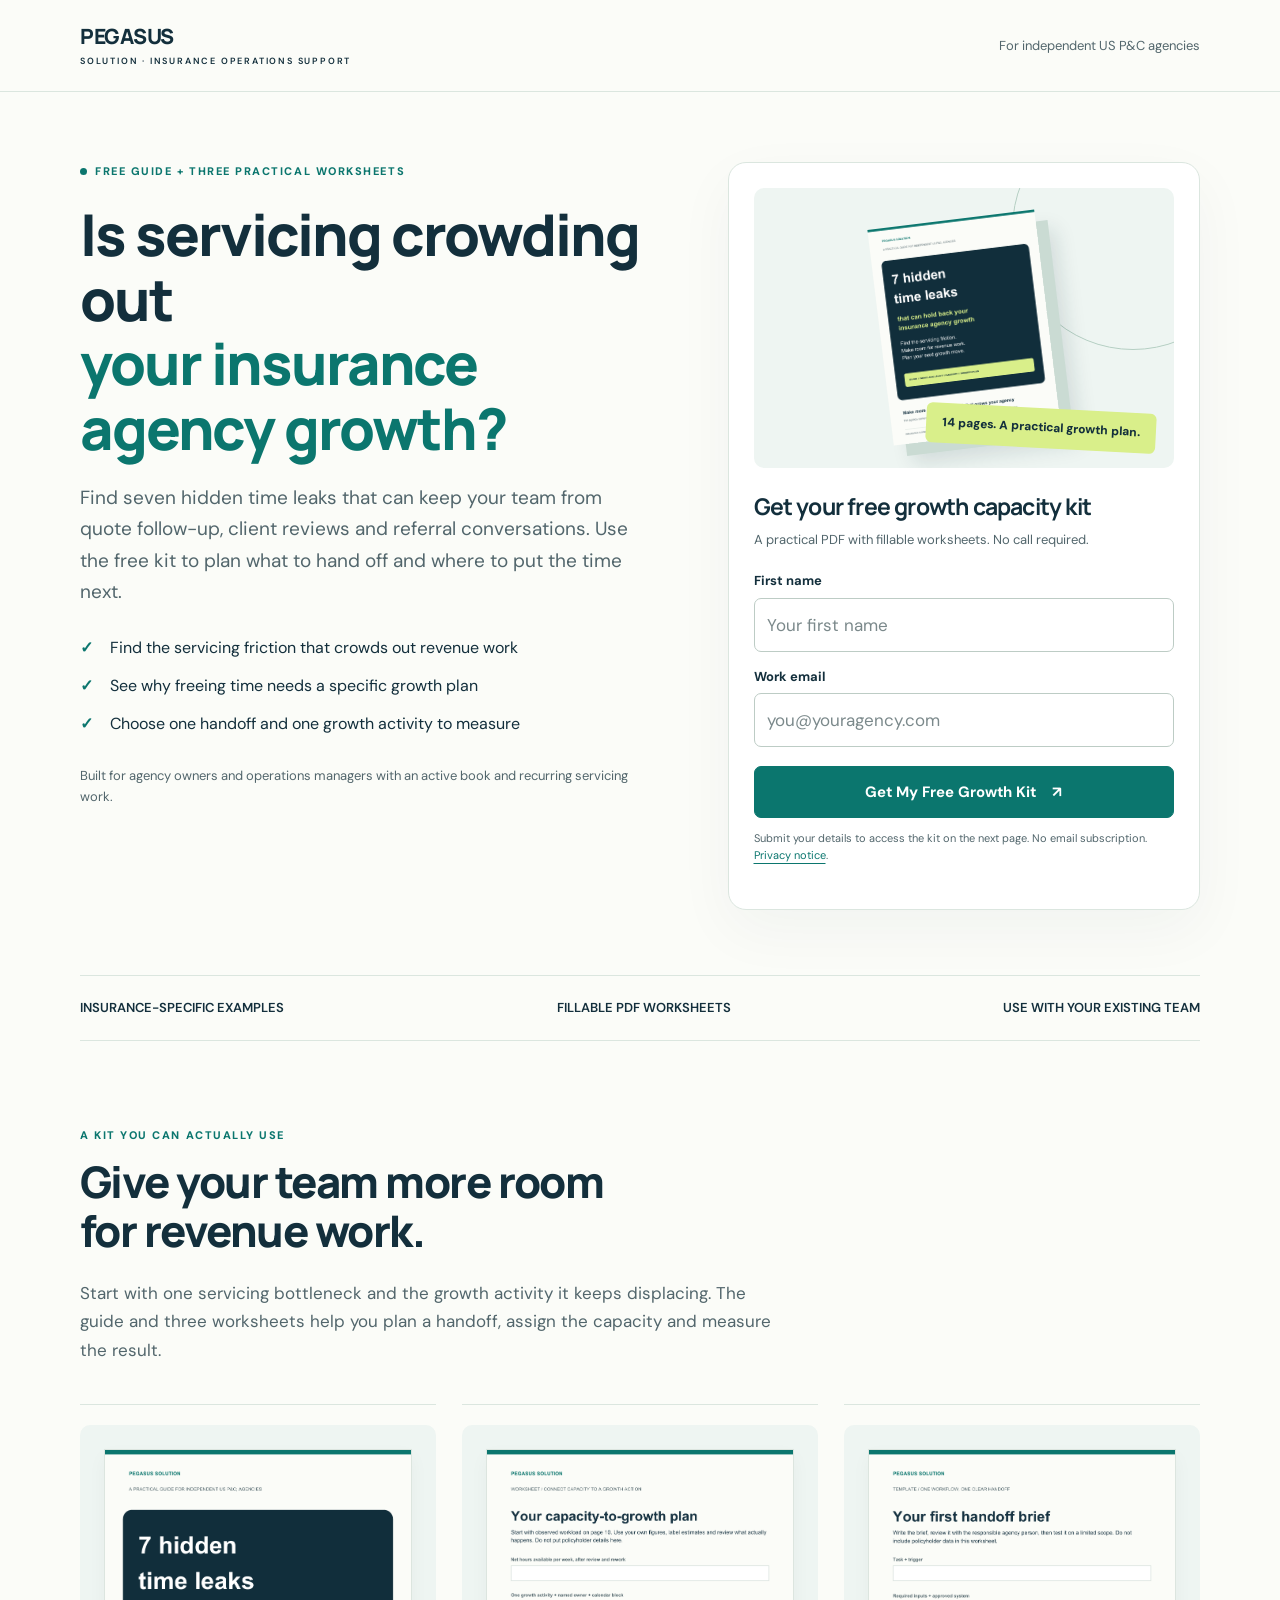
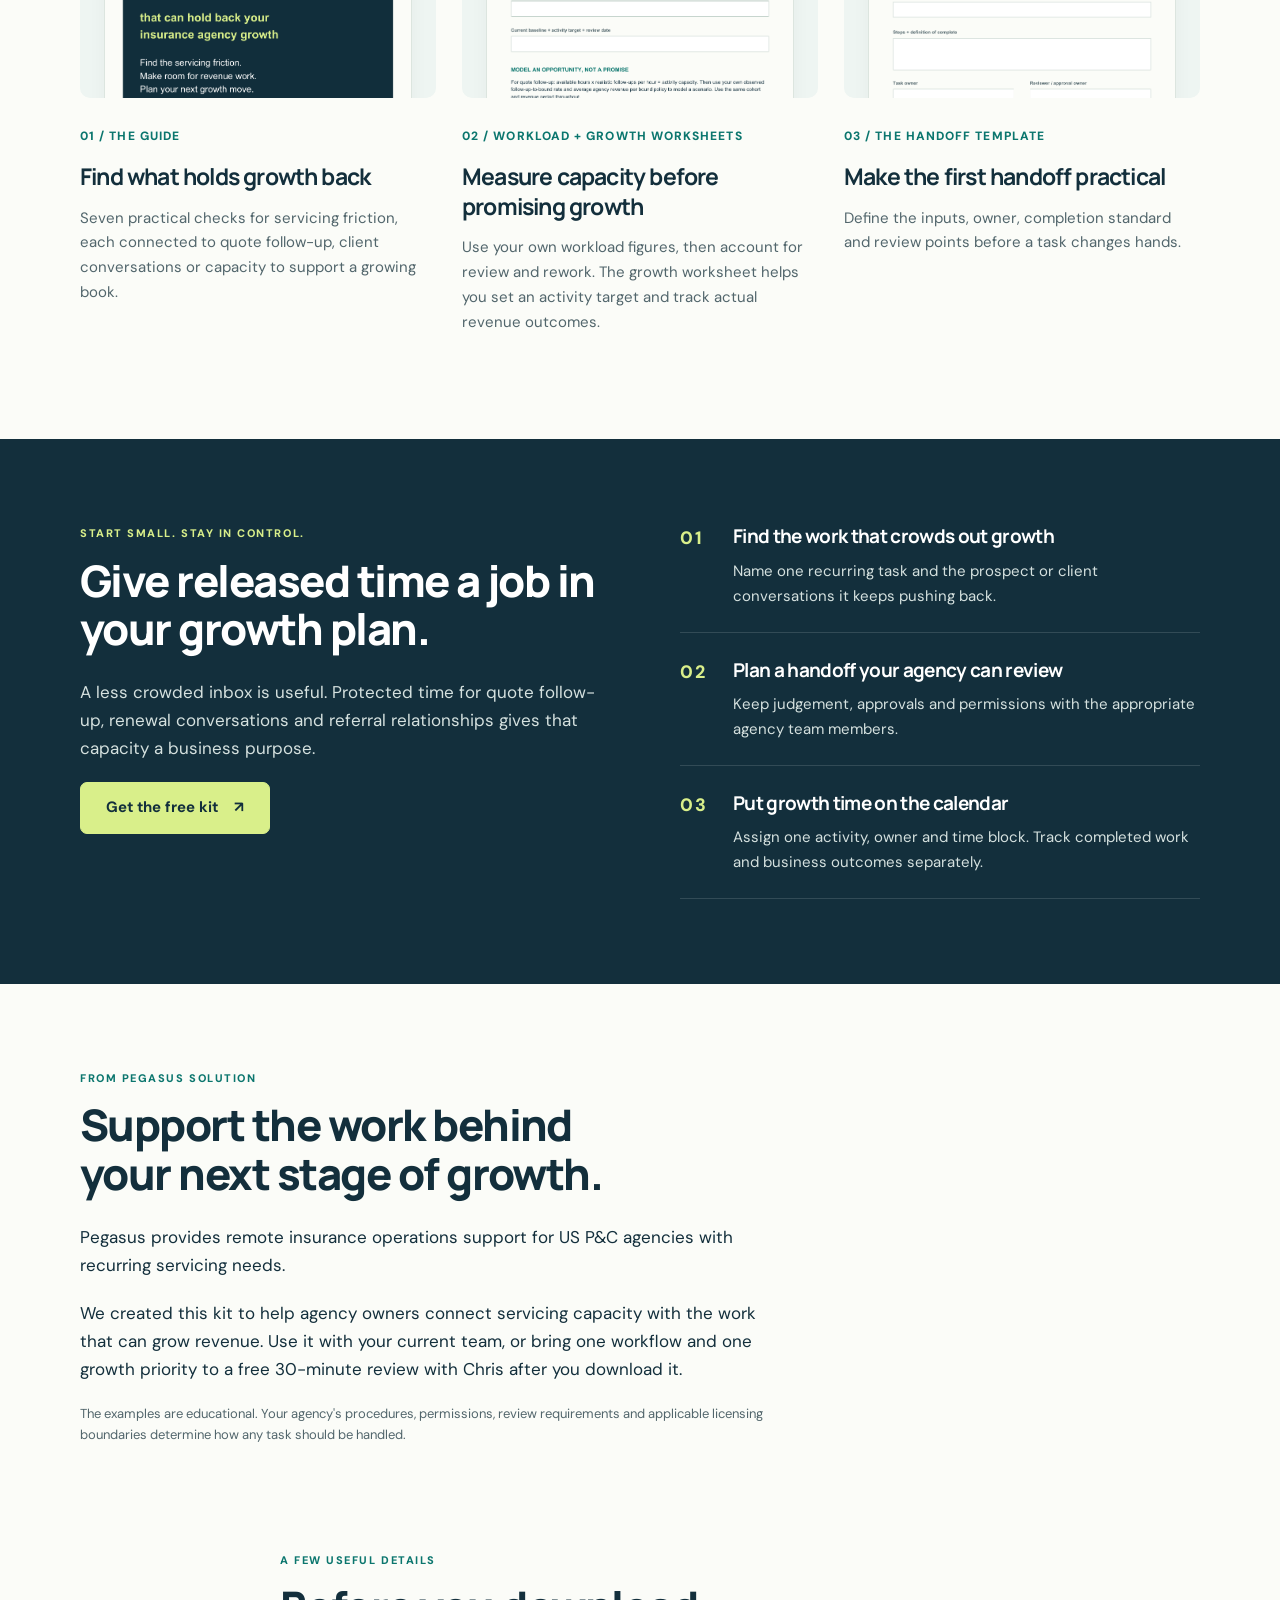
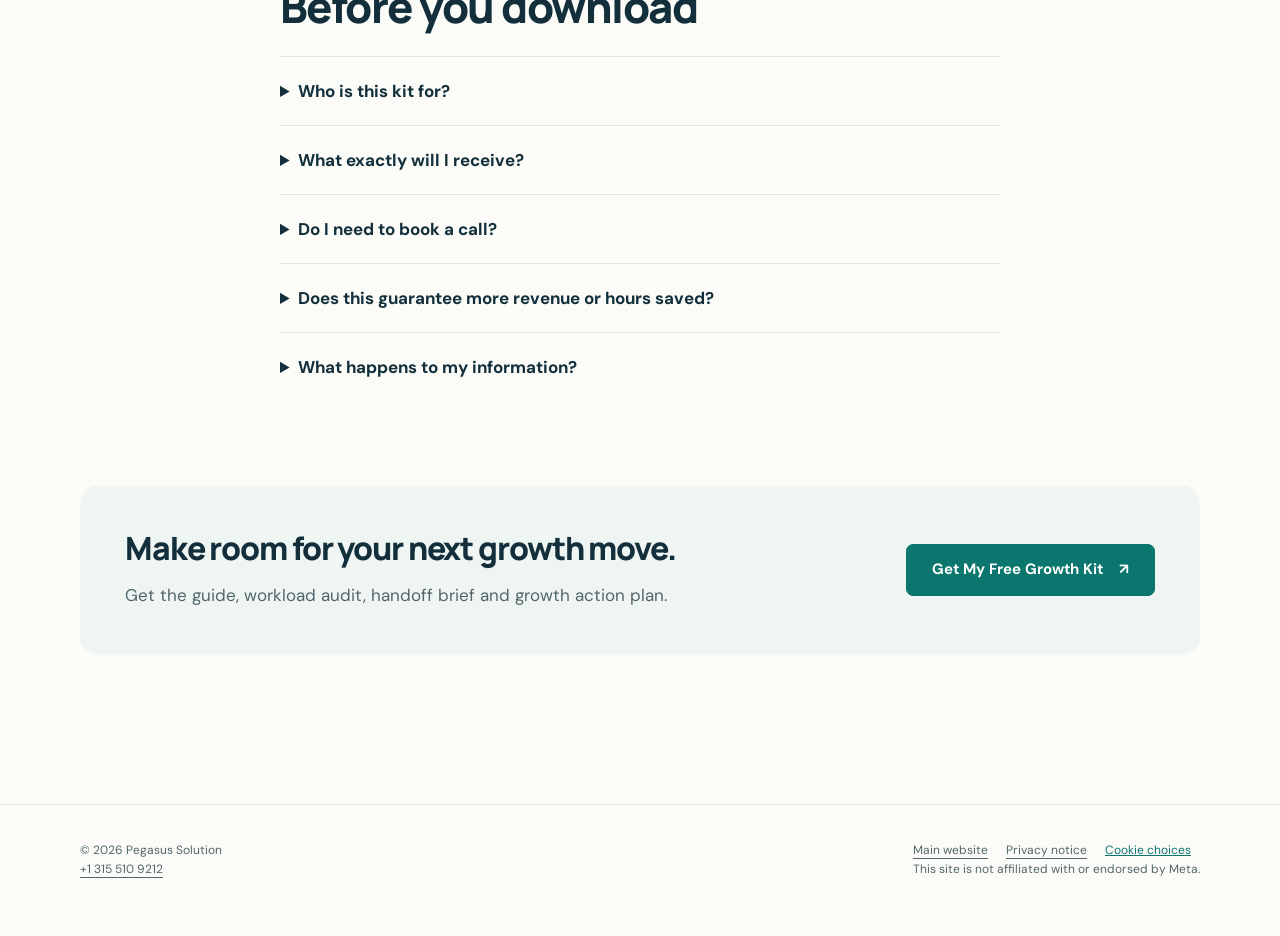
==== commit 5467cc41: "Connect insurance capacity offer to revenue and growth Expand the ebook to 14 pages with growth conn" ====
--- a/index.html
+++ b/index.html
@@ -1,12 +1,12 @@
-<!doctype html><html lang="en"><head><meta charset="utf-8"><meta name="viewport" content="width=device-width,initial-scale=1"><title>Free Insurance Agency Capacity Kit | Pegasus Solution</title><meta name="description" content="Find seven servicing time leaks, measure one recurring task and plan your first handoff. Get the free 12-page Insurance Agency Capacity Kit from Pegasus Solution."><meta property="og:title" content="Where does your insurance team's week go?"><meta property="og:description" content="Get the free Insurance Agency Capacity Kit: a practical guide, workload worksheet and handoff template."><meta property="og:type" content="website"><meta property="og:image" content="https://capacity.pguss.com/kit-cover.png"><meta name="theme-color" content="#0b766e"><link rel="canonical" href="https://capacity.pguss.com/"><link rel="stylesheet" href="style.css?v=20260930b"><script src="config.js" defer></script><script src="app.js" defer></script></head><body>
+<!doctype html><html lang="en"><head><meta charset="utf-8"><meta name="viewport" content="width=device-width,initial-scale=1"><title>Free Insurance Agency Growth Capacity Kit | Pegasus Solution</title><meta name="description" content="Find seven time leaks that can hold back insurance agency growth. Get the free 14-page kit to connect servicing capacity with quote follow-up, client reviews and revenue opportunities."><meta property="og:title" content="Is servicing crowding out your insurance agency growth?"><meta property="og:description" content="Get the free Insurance Agency Growth Capacity Kit: seven time leaks, workload audit, handoff brief and growth action plan."><meta property="og:type" content="website"><meta property="og:image" content="https://capacity.pguss.com/kit-cover.png?v=20260930growth"><meta name="theme-color" content="#0b766e"><link rel="canonical" href="https://capacity.pguss.com/"><link rel="stylesheet" href="style.css?v=20260930b"><script src="config.js" defer></script><script src="app.js" defer></script></head><body>
 <a class="skip" href="#main">Skip to content</a><header><div class="wrap topbar"><a href="./" class="brand" aria-label="Pegasus Solution home">PEGASUS<span>SOLUTION · INSURANCE OPERATIONS SUPPORT</span></a><span class="top-note">For independent US P&C agencies</span></div></header>
-<main id="main"><section class="wrap hero"><div><div class="eyebrow"><span class="dot"></span>Free guide + two practical worksheets</div><h1>Your insurance team is busy.<br><span class="accent">Find where the time goes.</span></h1><p class="intro">Spot the servicing tasks taking time away from your team, then decide what to simplify, document or delegate first.</p><ul class="checks"><li>Find seven common servicing time leaks</li><li>Measure the workload behind one recurring task</li><li>Plan a handoff with clear ownership and review</li></ul><p class="small">Built for agency owners and operations managers with an active book and recurring servicing work.</p></div>
-<aside class="offer-card" id="get-kit" aria-labelledby="form-title"><div class="book-stage"><img class="cover" src="kit-cover.png" alt="Cover of 7 Hidden Time Leaks in Your Insurance Agency" width="773" height="1000"><span class="kit-label">12 pages. One useful next step.</span></div><h3 id="form-title">Get your free capacity kit</h3><p class="small">A practical PDF with fillable worksheets. No call required.</p><form id="optin-form"><label for="firstName">First name</label><input id="firstName" name="firstName" type="text" autocomplete="given-name" maxlength="80" required placeholder="Your first name"><label for="email">Work email</label><input id="email" name="email" type="email" autocomplete="email" maxlength="254" required placeholder="you@youragency.com"><div class="hp" aria-hidden="true"><label for="website">Leave this empty</label><input id="website" name="website" type="text" tabindex="-1" autocomplete="off"></div><button class="button full" type="submit">Get My Free Capacity Kit <span aria-hidden="true">↗</span></button><p class="fineprint">Submit your details to access the kit on the next page. No email subscription. <a href="privacy.html">Privacy notice</a>.</p><p id="form-status" class="status" role="status" aria-live="polite"></p></form><noscript><p class="no-js">Please enable JavaScript to request the kit, or contact Pegasus at +1 315 510 9212.</p></noscript></aside></section>
+<main id="main"><section class="wrap hero"><div><div class="eyebrow"><span class="dot"></span>Free guide + three practical worksheets</div><h1>Is servicing crowding out<br><span class="accent">your insurance agency growth?</span></h1><p class="intro">Find seven hidden time leaks that can keep your team from quote follow-up, client reviews and referral conversations. Use the free kit to plan what to hand off and where to put the time next.</p><ul class="checks"><li>Find the servicing friction that crowds out revenue work</li><li>See why freeing time needs a specific growth plan</li><li>Choose one handoff and one growth activity to measure</li></ul><p class="small">Built for agency owners and operations managers with an active book and recurring servicing work.</p></div>
+<aside class="offer-card" id="get-kit" aria-labelledby="form-title"><div class="book-stage"><img class="cover" src="kit-cover.png?v=20260930growth" alt="Cover of 7 Hidden Time Leaks That Can Hold Back Your Insurance Agency Growth" width="773" height="1000"><span class="kit-label">14 pages. A practical growth plan.</span></div><h3 id="form-title">Get your free growth capacity kit</h3><p class="small">A practical PDF with fillable worksheets. No call required.</p><form id="optin-form"><label for="firstName">First name</label><input id="firstName" name="firstName" type="text" autocomplete="given-name" maxlength="80" required placeholder="Your first name"><label for="email">Work email</label><input id="email" name="email" type="email" autocomplete="email" maxlength="254" required placeholder="you@youragency.com"><div class="hp" aria-hidden="true"><label for="website">Leave this empty</label><input id="website" name="website" type="text" tabindex="-1" autocomplete="off"></div><button class="button full" type="submit">Get My Free Growth Kit <span aria-hidden="true">↗</span></button><p class="fineprint">Submit your details to access the kit on the next page. No email subscription. <a href="privacy.html">Privacy notice</a>.</p><p id="form-status" class="status" role="status" aria-live="polite"></p></form><noscript><p class="no-js">Please enable JavaScript to request the kit, or contact Pegasus at +1 315 510 9212.</p></noscript></aside></section>
 <div class="wrap"><div class="trust-strip"><span>INSURANCE-SPECIFIC EXAMPLES</span><span>FILLABLE PDF WORKSHEETS</span><span>USE WITH YOUR EXISTING TEAM</span></div></div>
-<section class="wrap section"><div class="section-head"><div class="eyebrow">A kit you can actually use</div><h2>Turn a busy week into<br>a clearer plan.</h2><p>Start with one recurring task. These three resources help you understand the work and make a more informed decision about support.</p></div><div class="resources"><article class="resource"><div class="preview"><img src="kit-cover.png" alt="Preview of the insurance time leaks guide" loading="lazy" width="773" height="1000"></div><span class="number">01 / THE GUIDE</span><h3>Spot the hidden friction</h3><p>Seven practical checks for scattered requests, missing information, duplicate entry, unclear ownership and rework.</p></article><article class="resource"><div class="preview"><img src="workload-worksheet.png" alt="Preview of the fillable workload worksheet" loading="lazy" width="773" height="1000"></div><span class="number">02 / THE WORKLOAD WORKSHEET</span><h3>Put a number on the work</h3><p>Use your own task volume and time estimates to understand the current workload. Separate that from potential time savings.</p></article><article class="resource"><div class="preview"><img src="handoff-template.png" alt="Preview of the task handoff brief" loading="lazy" width="773" height="1000"></div><span class="number">03 / THE HANDOFF TEMPLATE</span><h3>Make the next step clear</h3><p>Define the inputs, owner, completion standard and review points before a task changes hands.</p></article></div></section>
-<section class="dark"><div class="wrap section split"><div><div class="eyebrow">Start small. Stay in control.</div><h2>Extra support begins with a better handoff.</h2><p>You may need a simpler process, clearer ownership or additional capacity. The kit helps you examine the workload before choosing the answer.</p><a class="button light" href="#get-kit">Get the free kit <span aria-hidden="true">↗</span></a></div><div class="steps"><div class="step"><span class="number">01</span><div><h3>Choose a recurring task</h3><p>Look at a representative week and identify where work gets held up.</p></div></div><div class="step"><span class="number">02</span><div><h3>Separate preparation from decisions</h3><p>Keep judgement, approvals and permissions with the appropriate agency team members.</p></div></div><div class="step"><span class="number">03</span><div><h3>Document one clear handoff</h3><p>Agree on the instructions and review points, then test a limited scope.</p></div></div></div></div></section>
-<section class="wrap section"><div class="about"><div class="eyebrow">From Pegasus Solution</div><h2>Built around the work<br>behind the agency.</h2><p>Pegasus provides remote insurance operations support for US P&C agencies with recurring servicing needs.</p><p>We created this kit to help you make the workload visible and identify where a clearer process or additional support could help. Use it with your current team, or bring one workflow to a free 30-minute review with Chris after you download it.</p><p class="small">The examples are educational. Your agency's procedures, permissions, review requirements and applicable licensing boundaries determine how any task should be handled.</p></div></section>
-<section class="wrap faqs"><div class="eyebrow">A few useful details</div><h2>Before you download</h2><details><summary>Who is this kit for?</summary><p>Independent US P&C agency owners and operations managers, especially smaller teams managing an active book and recurring servicing work. It is an operations resource, not a guide to buying insurance.</p></details><details><summary>What exactly will I receive?</summary><p>A free 12-page PDF covering seven common time leaks, plus a fillable workload worksheet and task handoff brief inside the same PDF. You can save it, fill it in with a compatible PDF reader or print it.</p></details><details><summary>Do I need to book a call?</summary><p>No. The kit is yours to use without a call or purchase. The free capacity review is an optional next step if you want help applying it to one workflow.</p></details><details><summary>Does the kit promise a specific number of hours saved?</summary><p>No. It helps you measure your current workload and plan a change. Actual capacity depends on task scope, review effort, setup and how the work is performed.</p></details><details><summary>What happens to my information?</summary><p>We record your name and work email when you request the kit. The download opens immediately after a successful request. This form does not subscribe you to email marketing. See our <a href="privacy.html">privacy notice</a>.</p></details></section>
-<section class="wrap section"><div class="bottom-cta"><div><h2>Find your first task to tackle.</h2><p>Get the guide, workload worksheet and handoff template.</p></div><a class="button" href="#get-kit">Get My Free Capacity Kit <span aria-hidden="true">↗</span></a></div></section></main>
+<section class="wrap section"><div class="section-head"><div class="eyebrow">A kit you can actually use</div><h2>Give your team more room<br>for revenue work.</h2><p>Start with one servicing bottleneck and the growth activity it keeps displacing. The guide and three worksheets help you plan a handoff, assign the capacity and measure the result.</p></div><div class="resources"><article class="resource"><div class="preview"><img src="kit-cover.png?v=20260930growth" alt="Preview of the insurance time leaks guide" loading="lazy" width="773" height="1000"></div><span class="number">01 / THE GUIDE</span><h3>Find what holds growth back</h3><p>Seven practical checks for servicing friction, each connected to quote follow-up, client conversations or capacity to support a growing book.</p></article><article class="resource"><div class="preview"><img src="workload-worksheet.png?v=20260930growth" alt="Preview of the fillable capacity-to-growth plan" loading="lazy" width="773" height="1000"></div><span class="number">02 / WORKLOAD + GROWTH WORKSHEETS</span><h3>Measure capacity before promising growth</h3><p>Use your own workload figures, then account for review and rework. The growth worksheet helps you set an activity target and track actual revenue outcomes.</p></article><article class="resource"><div class="preview"><img src="handoff-template.png?v=20260930growth" alt="Preview of the task handoff brief" loading="lazy" width="773" height="1000"></div><span class="number">03 / THE HANDOFF TEMPLATE</span><h3>Make the first handoff practical</h3><p>Define the inputs, owner, completion standard and review points before a task changes hands.</p></article></div></section>
+<section class="dark"><div class="wrap section split"><div><div class="eyebrow">Start small. Stay in control.</div><h2>Give released time a job in your growth plan.</h2><p>A less crowded inbox is useful. Protected time for quote follow-up, renewal conversations and referral relationships gives that capacity a business purpose.</p><a class="button light" href="#get-kit">Get the free kit <span aria-hidden="true">↗</span></a></div><div class="steps"><div class="step"><span class="number">01</span><div><h3>Find the work that crowds out growth</h3><p>Name one recurring task and the prospect or client conversations it keeps pushing back.</p></div></div><div class="step"><span class="number">02</span><div><h3>Plan a handoff your agency can review</h3><p>Keep judgement, approvals and permissions with the appropriate agency team members.</p></div></div><div class="step"><span class="number">03</span><div><h3>Put growth time on the calendar</h3><p>Assign one activity, owner and time block. Track completed work and business outcomes separately.</p></div></div></div></div></section>
+<section class="wrap section"><div class="about"><div class="eyebrow">From Pegasus Solution</div><h2>Support the work behind<br>your next stage of growth.</h2><p>Pegasus provides remote insurance operations support for US P&C agencies with recurring servicing needs.</p><p>We created this kit to help agency owners connect servicing capacity with the work that can grow revenue. Use it with your current team, or bring one workflow and one growth priority to a free 30-minute review with Chris after you download it.</p><p class="small">The examples are educational. Your agency's procedures, permissions, review requirements and applicable licensing boundaries determine how any task should be handled.</p></div></section>
+<section class="wrap faqs"><div class="eyebrow">A few useful details</div><h2>Before you download</h2><details><summary>Who is this kit for?</summary><p>Independent US P&C agency owners and operations managers, especially smaller teams managing an active book and recurring servicing work. It is an operations resource, not a guide to buying insurance.</p></details><details><summary>What exactly will I receive?</summary><p>A free 14-page PDF covering seven time leaks and their growth connections, plus a fillable workload worksheet, task handoff brief and capacity-to-growth plan. You can save it, fill it in with a compatible PDF reader or print it.</p></details><details><summary>Do I need to book a call?</summary><p>No. The kit is yours to use without a call or purchase. The free growth capacity review is an optional next step if you want help connecting one workflow to a growth priority.</p></details><details><summary>Does this guarantee more revenue or hours saved?</summary><p>No. The kit helps you plan and measure. Revenue depends on qualified opportunities, follow-up, conversion, retention and execution. Released time creates capacity; your team must put it to productive use.</p></details><details><summary>What happens to my information?</summary><p>We record your name and work email when you request the kit. The download opens immediately after a successful request. This form does not subscribe you to email marketing. See our <a href="privacy.html">privacy notice</a>.</p></details></section>
+<section class="wrap section"><div class="bottom-cta"><div><h2>Make room for your next growth move.</h2><p>Get the guide, workload audit, handoff brief and growth action plan.</p></div><a class="button" href="#get-kit">Get My Free Growth Kit <span aria-hidden="true">↗</span></a></div></section></main>
 <footer><div class="wrap foot"><p>© 2026 Pegasus Solution<br><a href="tel:+13155109212">+1 315 510 9212</a></p><div><a href="https://www.pguss.com/" target="_blank" rel="noopener">Main website</a><a href="privacy.html">Privacy notice</a><button type="button" class="text-button" data-cookie-settings>Cookie choices</button><p>This site is not affiliated with or endorsed by Meta.</p></div></div></footer>
 <div class="consent-banner" id="cookie-banner" hidden><p>We use essential storage to keep your form working. With your permission, Meta measurement helps us understand which ads lead to kit requests. You can use the kit without it. <a href="privacy.html">Details</a>.</p><div class="consent-actions"><button class="button" data-consent="yes">Allow measurement</button><button class="button secondary" data-consent="no">Essential only</button></div></div></body></html>
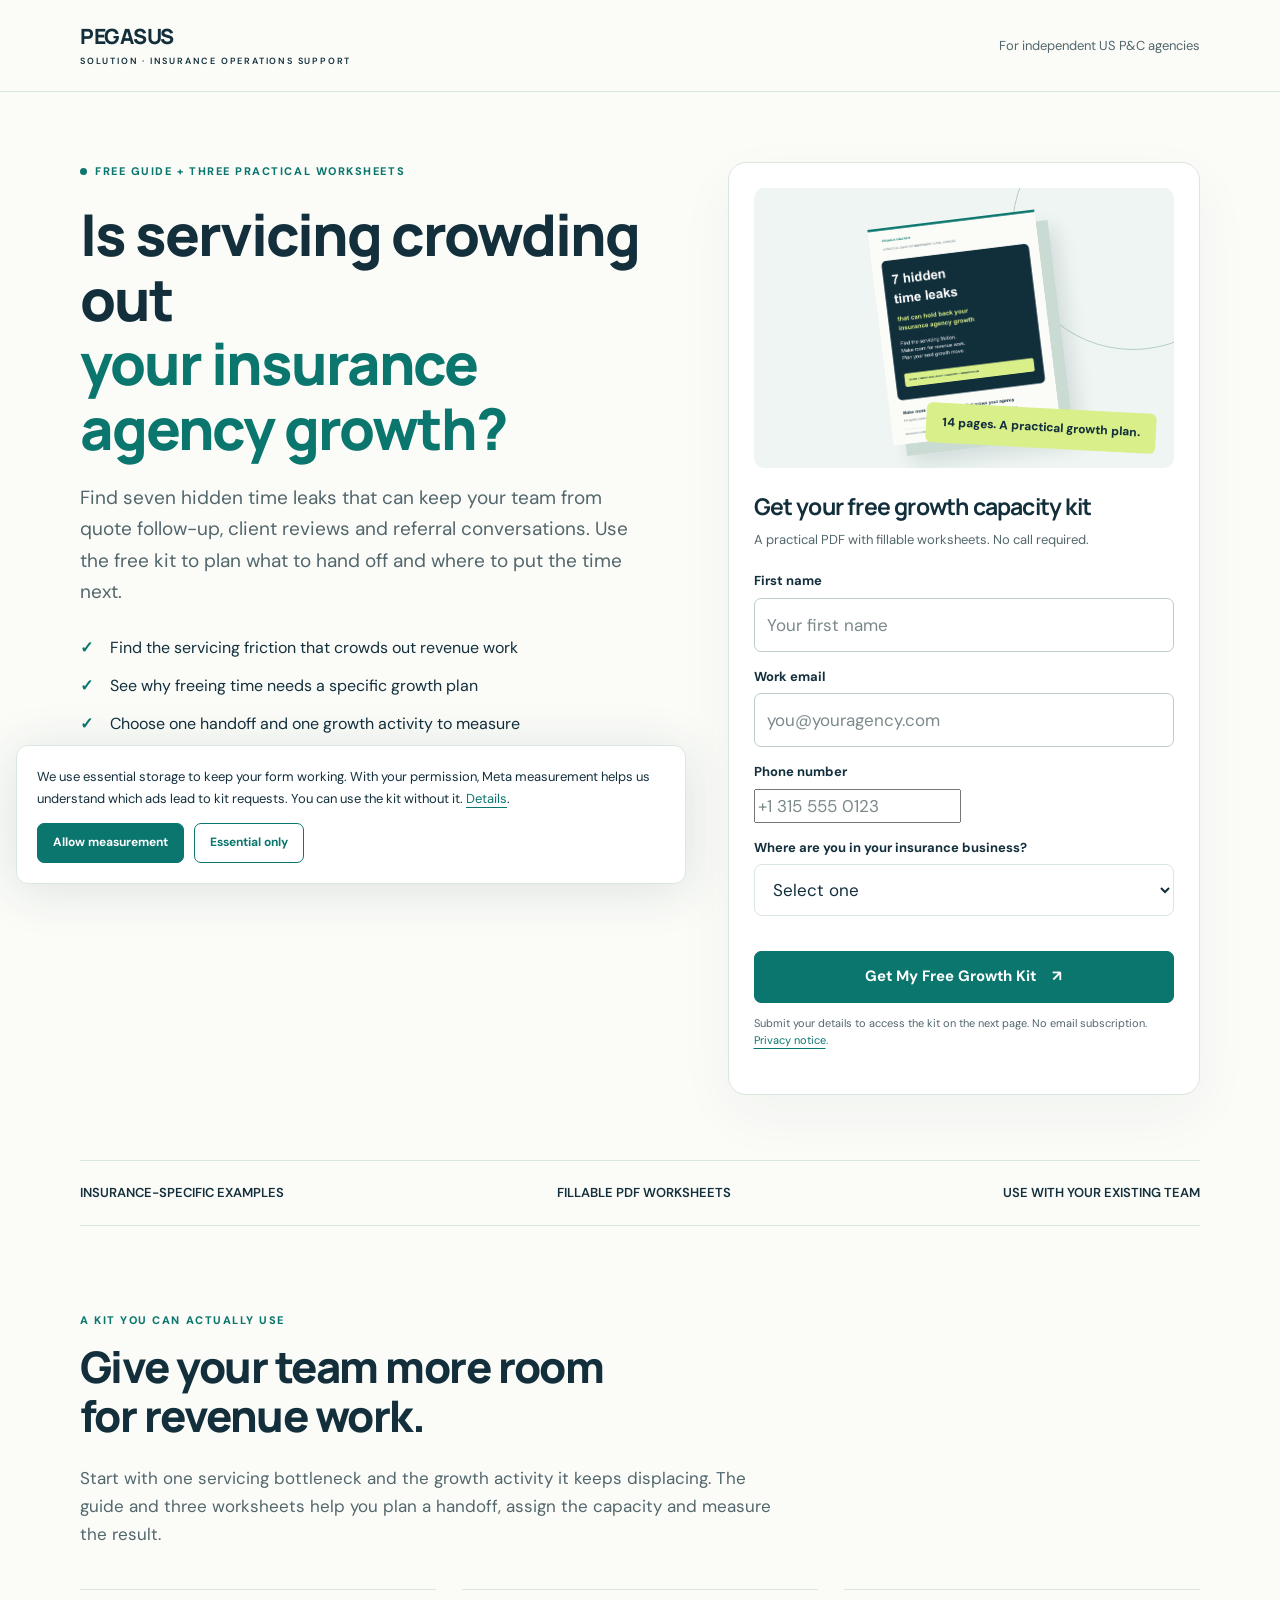
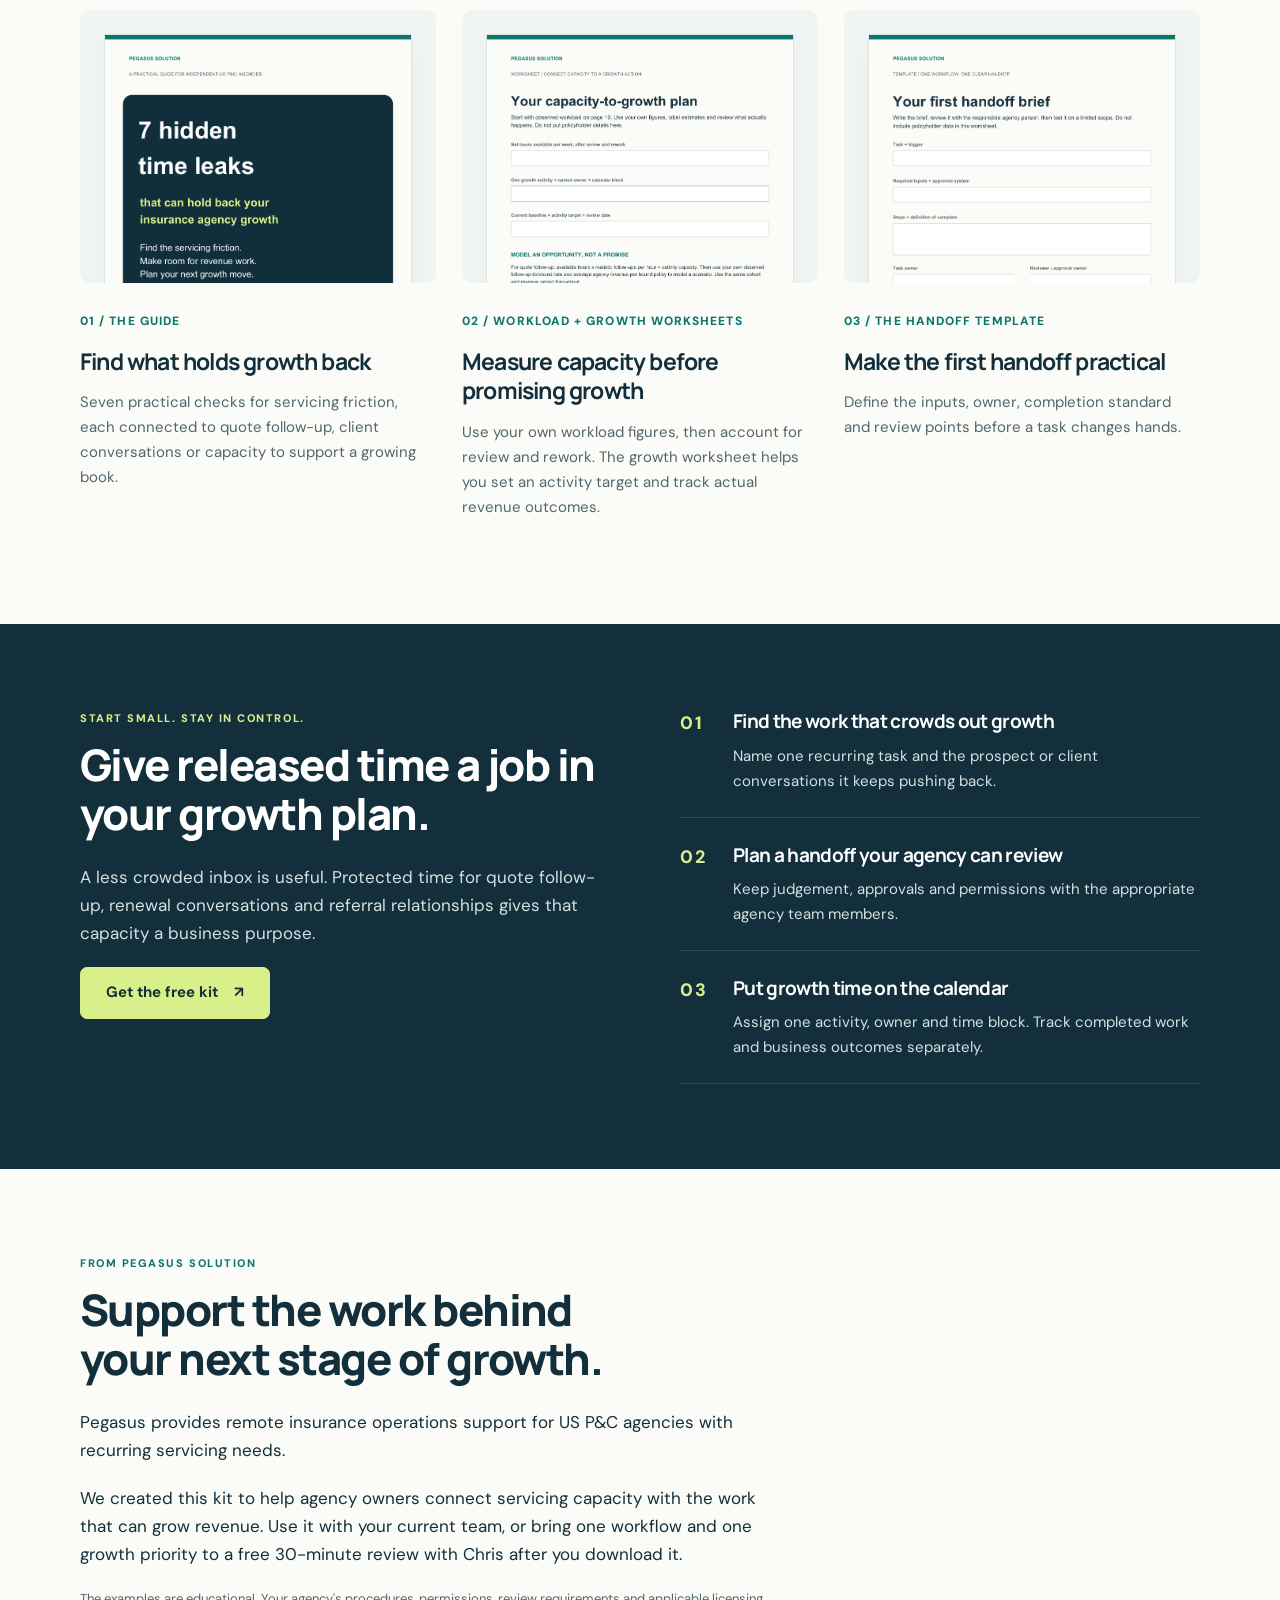
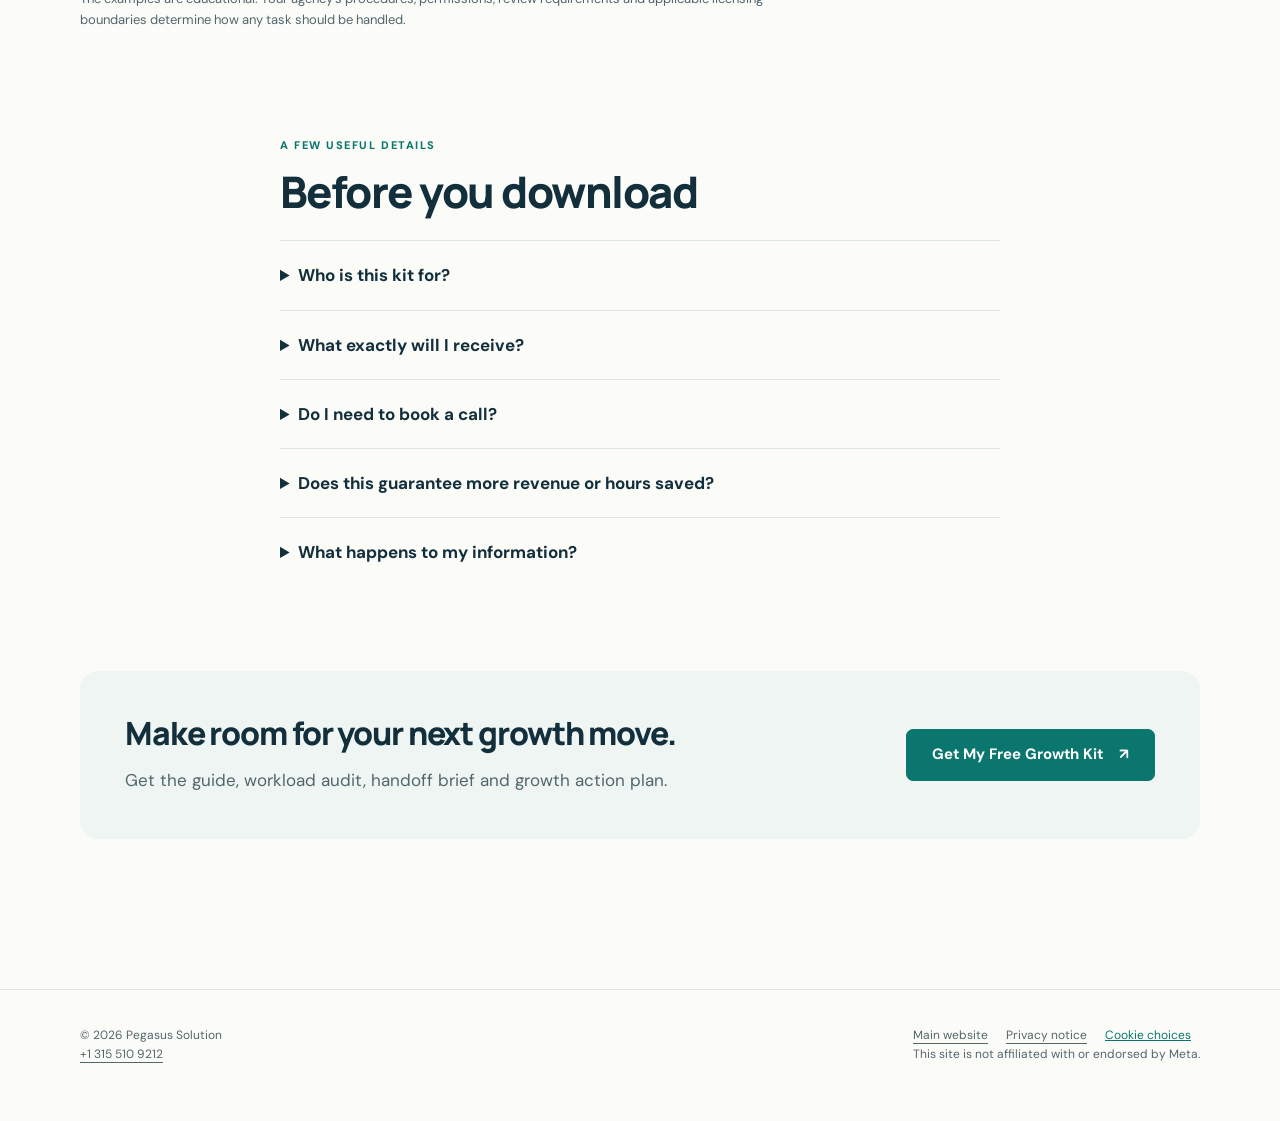
==== commit 642d4825: "Collect phone number and agency stage with ebook requests" ====
--- a/index.html
+++ b/index.html
@@ -1,12 +1,12 @@
-<!doctype html><html lang="en"><head><meta charset="utf-8"><meta name="viewport" content="width=device-width,initial-scale=1"><title>Free Insurance Agency Growth Capacity Kit | Pegasus Solution</title><meta name="description" content="Find seven time leaks that can hold back insurance agency growth. Get the free 14-page kit to connect servicing capacity with quote follow-up, client reviews and revenue opportunities."><meta property="og:title" content="Is servicing crowding out your insurance agency growth?"><meta property="og:description" content="Get the free Insurance Agency Growth Capacity Kit: seven time leaks, workload audit, handoff brief and growth action plan."><meta property="og:type" content="website"><meta property="og:image" content="https://capacity.pguss.com/kit-cover.png?v=20260930growth"><meta name="theme-color" content="#0b766e"><link rel="canonical" href="https://capacity.pguss.com/"><link rel="stylesheet" href="style.css?v=20260930b"><script src="config.js" defer></script><script src="app.js" defer></script></head><body>
+<!doctype html><html lang="en"><head><meta charset="utf-8"><meta name="viewport" content="width=device-width,initial-scale=1"><title>Free Insurance Agency Growth Capacity Kit | Pegasus Solution</title><meta name="description" content="Find seven time leaks that can hold back insurance agency growth. Get the free 14-page kit to connect servicing capacity with quote follow-up, client reviews and revenue opportunities."><meta property="og:title" content="Is servicing crowding out your insurance agency growth?"><meta property="og:description" content="Get the free Insurance Agency Growth Capacity Kit: seven time leaks, workload audit, handoff brief and growth action plan."><meta property="og:type" content="website"><meta property="og:image" content="https://capacity.pguss.com/kit-cover.png?v=20260930growth"><meta name="theme-color" content="#0b766e"><link rel="canonical" href="https://capacity.pguss.com/"><link rel="stylesheet" href="style.css?v=20260930c"><script src="config.js?v=20260930c" defer></script><script src="app.js?v=20260930c" defer></script></head><body>
 <a class="skip" href="#main">Skip to content</a><header><div class="wrap topbar"><a href="./" class="brand" aria-label="Pegasus Solution home">PEGASUS<span>SOLUTION · INSURANCE OPERATIONS SUPPORT</span></a><span class="top-note">For independent US P&C agencies</span></div></header>
 <main id="main"><section class="wrap hero"><div><div class="eyebrow"><span class="dot"></span>Free guide + three practical worksheets</div><h1>Is servicing crowding out<br><span class="accent">your insurance agency growth?</span></h1><p class="intro">Find seven hidden time leaks that can keep your team from quote follow-up, client reviews and referral conversations. Use the free kit to plan what to hand off and where to put the time next.</p><ul class="checks"><li>Find the servicing friction that crowds out revenue work</li><li>See why freeing time needs a specific growth plan</li><li>Choose one handoff and one growth activity to measure</li></ul><p class="small">Built for agency owners and operations managers with an active book and recurring servicing work.</p></div>
-<aside class="offer-card" id="get-kit" aria-labelledby="form-title"><div class="book-stage"><img class="cover" src="kit-cover.png?v=20260930growth" alt="Cover of 7 Hidden Time Leaks That Can Hold Back Your Insurance Agency Growth" width="773" height="1000"><span class="kit-label">14 pages. A practical growth plan.</span></div><h3 id="form-title">Get your free growth capacity kit</h3><p class="small">A practical PDF with fillable worksheets. No call required.</p><form id="optin-form"><label for="firstName">First name</label><input id="firstName" name="firstName" type="text" autocomplete="given-name" maxlength="80" required placeholder="Your first name"><label for="email">Work email</label><input id="email" name="email" type="email" autocomplete="email" maxlength="254" required placeholder="you@youragency.com"><div class="hp" aria-hidden="true"><label for="website">Leave this empty</label><input id="website" name="website" type="text" tabindex="-1" autocomplete="off"></div><button class="button full" type="submit">Get My Free Growth Kit <span aria-hidden="true">↗</span></button><p class="fineprint">Submit your details to access the kit on the next page. No email subscription. <a href="privacy.html">Privacy notice</a>.</p><p id="form-status" class="status" role="status" aria-live="polite"></p></form><noscript><p class="no-js">Please enable JavaScript to request the kit, or contact Pegasus at +1 315 510 9212.</p></noscript></aside></section>
+<aside class="offer-card" id="get-kit" aria-labelledby="form-title"><div class="book-stage"><img class="cover" src="kit-cover.png?v=20260930growth" alt="Cover of 7 Hidden Time Leaks That Can Hold Back Your Insurance Agency Growth" width="773" height="1000"><span class="kit-label">14 pages. A practical growth plan.</span></div><h3 id="form-title">Get your free growth capacity kit</h3><p class="small">A practical PDF with fillable worksheets. No call required.</p><form id="optin-form"><label for="firstName">First name</label><input id="firstName" name="firstName" type="text" autocomplete="given-name" maxlength="80" required placeholder="Your first name"><label for="email">Work email</label><input id="email" name="email" type="email" autocomplete="email" maxlength="254" required placeholder="you@youragency.com"><label for="phone">Phone number</label><input id="phone" name="phone" type="tel" autocomplete="tel" inputmode="tel" maxlength="30" pattern="[+0-9\(\) .\-]{7,30}" required placeholder="+1 315 555 0123"><label for="agencyStage">Where are you in your insurance business?</label><select id="agencyStage" name="agencyStage" required><option value="" disabled selected>Select one</option><option value="Solo">I work solo</option><option value="With a team">I work with a team</option><option value="Just starting out">I am just starting out</option></select><div class="hp" aria-hidden="true"><label for="website">Leave this empty</label><input id="website" name="website" type="text" tabindex="-1" autocomplete="off"></div><button class="button full" type="submit">Get My Free Growth Kit <span aria-hidden="true">↗</span></button><p class="fineprint">Submit your details to access the kit on the next page. No email subscription. <a href="privacy.html">Privacy notice</a>.</p><p id="form-status" class="status" role="status" aria-live="polite"></p></form><noscript><p class="no-js">Please enable JavaScript to request the kit, or contact Pegasus at +1 315 510 9212.</p></noscript></aside></section>
 <div class="wrap"><div class="trust-strip"><span>INSURANCE-SPECIFIC EXAMPLES</span><span>FILLABLE PDF WORKSHEETS</span><span>USE WITH YOUR EXISTING TEAM</span></div></div>
 <section class="wrap section"><div class="section-head"><div class="eyebrow">A kit you can actually use</div><h2>Give your team more room<br>for revenue work.</h2><p>Start with one servicing bottleneck and the growth activity it keeps displacing. The guide and three worksheets help you plan a handoff, assign the capacity and measure the result.</p></div><div class="resources"><article class="resource"><div class="preview"><img src="kit-cover.png?v=20260930growth" alt="Preview of the insurance time leaks guide" loading="lazy" width="773" height="1000"></div><span class="number">01 / THE GUIDE</span><h3>Find what holds growth back</h3><p>Seven practical checks for servicing friction, each connected to quote follow-up, client conversations or capacity to support a growing book.</p></article><article class="resource"><div class="preview"><img src="workload-worksheet.png?v=20260930growth" alt="Preview of the fillable capacity-to-growth plan" loading="lazy" width="773" height="1000"></div><span class="number">02 / WORKLOAD + GROWTH WORKSHEETS</span><h3>Measure capacity before promising growth</h3><p>Use your own workload figures, then account for review and rework. The growth worksheet helps you set an activity target and track actual revenue outcomes.</p></article><article class="resource"><div class="preview"><img src="handoff-template.png?v=20260930growth" alt="Preview of the task handoff brief" loading="lazy" width="773" height="1000"></div><span class="number">03 / THE HANDOFF TEMPLATE</span><h3>Make the first handoff practical</h3><p>Define the inputs, owner, completion standard and review points before a task changes hands.</p></article></div></section>
 <section class="dark"><div class="wrap section split"><div><div class="eyebrow">Start small. Stay in control.</div><h2>Give released time a job in your growth plan.</h2><p>A less crowded inbox is useful. Protected time for quote follow-up, renewal conversations and referral relationships gives that capacity a business purpose.</p><a class="button light" href="#get-kit">Get the free kit <span aria-hidden="true">↗</span></a></div><div class="steps"><div class="step"><span class="number">01</span><div><h3>Find the work that crowds out growth</h3><p>Name one recurring task and the prospect or client conversations it keeps pushing back.</p></div></div><div class="step"><span class="number">02</span><div><h3>Plan a handoff your agency can review</h3><p>Keep judgement, approvals and permissions with the appropriate agency team members.</p></div></div><div class="step"><span class="number">03</span><div><h3>Put growth time on the calendar</h3><p>Assign one activity, owner and time block. Track completed work and business outcomes separately.</p></div></div></div></div></section>
 <section class="wrap section"><div class="about"><div class="eyebrow">From Pegasus Solution</div><h2>Support the work behind<br>your next stage of growth.</h2><p>Pegasus provides remote insurance operations support for US P&C agencies with recurring servicing needs.</p><p>We created this kit to help agency owners connect servicing capacity with the work that can grow revenue. Use it with your current team, or bring one workflow and one growth priority to a free 30-minute review with Chris after you download it.</p><p class="small">The examples are educational. Your agency's procedures, permissions, review requirements and applicable licensing boundaries determine how any task should be handled.</p></div></section>
-<section class="wrap faqs"><div class="eyebrow">A few useful details</div><h2>Before you download</h2><details><summary>Who is this kit for?</summary><p>Independent US P&C agency owners and operations managers, especially smaller teams managing an active book and recurring servicing work. It is an operations resource, not a guide to buying insurance.</p></details><details><summary>What exactly will I receive?</summary><p>A free 14-page PDF covering seven time leaks and their growth connections, plus a fillable workload worksheet, task handoff brief and capacity-to-growth plan. You can save it, fill it in with a compatible PDF reader or print it.</p></details><details><summary>Do I need to book a call?</summary><p>No. The kit is yours to use without a call or purchase. The free growth capacity review is an optional next step if you want help connecting one workflow to a growth priority.</p></details><details><summary>Does this guarantee more revenue or hours saved?</summary><p>No. The kit helps you plan and measure. Revenue depends on qualified opportunities, follow-up, conversion, retention and execution. Released time creates capacity; your team must put it to productive use.</p></details><details><summary>What happens to my information?</summary><p>We record your name and work email when you request the kit. The download opens immediately after a successful request. This form does not subscribe you to email marketing. See our <a href="privacy.html">privacy notice</a>.</p></details></section>
+<section class="wrap faqs"><div class="eyebrow">A few useful details</div><h2>Before you download</h2><details><summary>Who is this kit for?</summary><p>Independent US P&C agency owners and operations managers, especially smaller teams managing an active book and recurring servicing work. It is an operations resource, not a guide to buying insurance.</p></details><details><summary>What exactly will I receive?</summary><p>A free 14-page PDF covering seven time leaks and their growth connections, plus a fillable workload worksheet, task handoff brief and capacity-to-growth plan. You can save it, fill it in with a compatible PDF reader or print it.</p></details><details><summary>Do I need to book a call?</summary><p>No. The kit is yours to use without a call or purchase. The free growth capacity review is an optional next step if you want help connecting one workflow to a growth priority.</p></details><details><summary>Does this guarantee more revenue or hours saved?</summary><p>No. The kit helps you plan and measure. Revenue depends on qualified opportunities, follow-up, conversion, retention and execution. Released time creates capacity; your team must put it to productive use.</p></details><details><summary>What happens to my information?</summary><p>We record your name, work email, phone number and whether you work solo, with a team or are just starting out when you request the kit. The download opens immediately after a successful request. This form does not subscribe you to email marketing. See our <a href="privacy.html">privacy notice</a>.</p></details></section>
 <section class="wrap section"><div class="bottom-cta"><div><h2>Make room for your next growth move.</h2><p>Get the guide, workload audit, handoff brief and growth action plan.</p></div><a class="button" href="#get-kit">Get My Free Growth Kit <span aria-hidden="true">↗</span></a></div></section></main>
 <footer><div class="wrap foot"><p>© 2026 Pegasus Solution<br><a href="tel:+13155109212">+1 315 510 9212</a></p><div><a href="https://www.pguss.com/" target="_blank" rel="noopener">Main website</a><a href="privacy.html">Privacy notice</a><button type="button" class="text-button" data-cookie-settings>Cookie choices</button><p>This site is not affiliated with or endorsed by Meta.</p></div></div></footer>
 <div class="consent-banner" id="cookie-banner" hidden><p>We use essential storage to keep your form working. With your permission, Meta measurement helps us understand which ads lead to kit requests. You can use the kit without it. <a href="privacy.html">Details</a>.</p><div class="consent-actions"><button class="button" data-consent="yes">Allow measurement</button><button class="button secondary" data-consent="no">Essential only</button></div></div></body></html>
--- a/style.css
+++ b/style.css
@@ -1,3 +1,6 @@
 @import url('https://fonts.googleapis.com/css2?family=DM+Sans:wght@400;500;600;700&family=Manrope:wght@400;500;600;700;800&display=swap');
 :root{--ink:#132f3c;--teal:#0b766e;--lime:#d9ef8a;--paper:#fbfcf8;--muted:#52666c;--line:#dbe6df;--soft:#eef5f2}*{box-sizing:border-box}html{scroll-behavior:smooth}body{margin:0;background:var(--paper);color:var(--ink);font-family:'DM Sans',Arial,sans-serif;font-size:17px;line-height:1.65}h1,h2,h3,.brand{font-family:Manrope,Arial,sans-serif;line-height:1.12;letter-spacing:-.035em}h1{font-size:clamp(39px,4.5vw,65px);font-weight:800;margin:22px 0}h2{font-size:clamp(31px,3.4vw,46px);font-weight:800;margin:14px 0 24px}h3{font-size:23px;line-height:1.3}p{margin:0 0 20px}a{color:var(--teal);text-underline-offset:4px}button,input{font:inherit}button,a,input{touch-action:manipulation}a:focus-visible,button:focus-visible,input:focus-visible{outline:3px solid #e29a39;outline-offset:4px}button{cursor:pointer}img{max-width:100%;height:auto;display:block}header{border-bottom:1px solid var(--line)}.wrap{max-width:1180px;margin:auto;padding:0 30px}.topbar{display:flex;justify-content:space-between;align-items:center;min-height:91px;gap:22px}.brand{text-decoration:none;color:var(--ink);font-size:21px;font-weight:800;letter-spacing:-.02em}.brand span{display:block;font-family:'DM Sans',sans-serif;font-size:9px;letter-spacing:.2em;font-weight:600;margin-top:8px}.top-note{font-size:13px;color:var(--muted)}.hero{display:grid;grid-template-columns:1.1fr .9fr;gap:70px;padding-top:70px;padding-bottom:65px;align-items:start}.eyebrow{font-size:11px;font-weight:800;letter-spacing:.14em;text-transform:uppercase;color:var(--teal)}.eyebrow .dot{display:inline-block;width:7px;height:7px;border-radius:50%;background:var(--teal);margin-right:8px}.hero .intro{font-size:19px;max-width:560px;color:var(--muted)}.accent{color:var(--teal)}.checks{list-style:none;padding:0;margin:27px 0}.checks li{position:relative;padding-left:30px;margin:12px 0;font-size:16px}.checks li:before{content:'✓';position:absolute;left:0;color:var(--teal);font-weight:800}.offer-card{background:white;border:1px solid var(--line);border-radius:18px;padding:25px;box-shadow:0 20px 60px #1733420b}.book-stage{position:relative;display:flex;justify-content:center;align-items:center;background:var(--soft);border-radius:10px;padding:25px;min-height:280px;overflow:hidden}.book-stage:before{content:'';position:absolute;width:240px;height:240px;border:1px solid #b5cfc3;border-radius:50%;right:-80px;top:-80px}.cover{width:168px;transform:rotate(-7deg);box-shadow:12px 12px 0 #cadbd3,18px 21px 20px #112e3b20;position:relative}.kit-label{position:absolute;right:18px;bottom:20px;background:var(--lime);padding:10px 16px;border-radius:6px;font-size:12px;font-weight:800;transform:rotate(3deg)}.offer-card h3{margin:24px 0 7px}.small{font-size:13px;color:var(--muted)}label{display:block;font-size:13px;font-weight:700;margin:14px 0 6px}input[type=text],input[type=email],input[type=url],select,textarea{width:100%;min-height:49px;border:1px solid #bdccc5;border-radius:7px;padding:12px;background:white;color:var(--ink)}input::placeholder{color:#7b898b}.button{display:inline-flex;align-items:center;justify-content:center;background:var(--teal);border:1px solid var(--teal);color:white!important;border-radius:7px;padding:15px 25px;text-decoration:none;font-size:15px;font-weight:700;line-height:1.3;gap:16px;min-height:52px}.button:hover{background:#075b55}.button.full{width:100%;margin:19px 0 12px}.button.light{background:var(--lime);border-color:var(--lime);color:var(--ink)!important}.button.secondary{background:transparent;color:var(--teal)!important}.button:disabled{cursor:wait}.consent{display:flex;align-items:flex-start;gap:9px;font-size:12px;font-weight:400;line-height:1.5}.consent input{margin-top:3px;min-width:16px;min-height:16px;accent-color:var(--teal)}.fineprint{font-size:11px;line-height:1.55;color:var(--muted)}.hp{position:absolute;left:-10000px}.status{font-size:13px;margin:10px 0 0}.status:empty{display:none}.trust-strip{border-top:1px solid var(--line);border-bottom:1px solid var(--line);padding:21px 0;display:flex;justify-content:space-between;gap:15px;font-size:13px;font-weight:600}.section{padding-top:85px;padding-bottom:85px}.section-head{max-width:700px;margin-bottom:40px}.section-head p{color:var(--muted)}.resources{display:grid;grid-template-columns:repeat(3,1fr);gap:26px}.resource{border-top:1px solid var(--line);padding-top:20px}.number{font-size:12px;color:var(--teal);font-weight:800;letter-spacing:.09em}.resource h3{margin:14px 0}.resource p{font-size:15px;color:var(--muted)}.preview{background:var(--soft);padding:24px;border-radius:10px;height:273px;overflow:hidden;margin-bottom:22px}.preview img{width:100%;border:1px solid #dce5df;box-shadow:0 8px 18px #112e3b0a}.dark{background:var(--ink);color:white}.dark .eyebrow{color:var(--lime)}.dark h2{color:white}.dark p{color:#d5e1df}.split{display:grid;grid-template-columns:1fr 1fr;gap:80px;align-items:start}.steps{display:grid;gap:25px}.step{border-bottom:1px solid #ffffff22;padding-bottom:23px;display:grid;grid-template-columns:38px 1fr;gap:15px}.step .number{color:var(--lime);font-size:18px}.step h3{font-size:19px;margin:0 0 10px}.step p{font-size:15px;margin:0}.about{max-width:700px}.faqs{max-width:780px}details{border-top:1px solid var(--line);padding:20px 0}summary{cursor:pointer;font-weight:700;font-size:17px}details p{font-size:15px;color:var(--muted);margin:15px 0 0}.bottom-cta{background:var(--soft);border-radius:18px;padding:45px;display:flex;align-items:center;justify-content:space-between;gap:30px}.bottom-cta h2{font-size:32px;margin:0 0 14px}.bottom-cta p{margin:0;color:var(--muted)}footer{margin-top:65px;padding:36px 0;border-top:1px solid var(--line);font-size:12px;color:var(--muted)}.foot{display:flex;justify-content:space-between;gap:25px;flex-wrap:wrap}.foot a{margin-right:18px;color:var(--muted)}.skip{position:absolute;top:-100px}.skip:focus{top:8px;left:8px;background:white;z-index:5;padding:10px}.download-bar{background:var(--soft);border:1px solid var(--line);border-radius:14px;padding:25px 30px;display:flex;align-items:center;justify-content:space-between;gap:30px;margin-top:35px}.download-bar h2{font-size:22px;margin:0 0 6px}.download-bar p{margin:0;font-size:14px}.review-hero{padding:60px 0 40px;max-width:800px}.review-hero h1{font-size:clamp(36px,4vw,57px)}.review-grid{display:grid;grid-template-columns:1.1fr .9fr;gap:65px;padding-bottom:60px}.review-panel{border:1px solid var(--line);border-radius:14px;background:white;padding:30px}.review-panel .button{width:100%}.tag{display:inline-block;font-size:12px;background:var(--lime);padding:5px 11px;border-radius:20px;color:var(--ink);font-weight:700}.privacy{max-width:780px}.privacy h1{font-size:42px}.privacy h2{font-size:25px;margin-top:35px}.consent-banner{position:fixed;bottom:16px;left:16px;right:16px;max-width:670px;background:white;border:1px solid var(--line);box-shadow:0 6px 50px #17334222;z-index:10;border-radius:12px;padding:20px;display:none}.consent-banner p{font-size:13px;margin-bottom:14px}.consent-actions{display:flex;gap:10px;flex-wrap:wrap}.consent-actions button{font-size:12px;padding:9px 15px;min-height:40px}.consent-banner[hidden]{display:none}.text-button{border:0;background:transparent;color:var(--teal);font:inherit;text-decoration:underline;cursor:pointer;padding:0}.no-js{padding:15px;background:#fff2d5}.button-row{display:flex;gap:12px;flex-wrap:wrap}
 @media(max-width:850px){.hero{gap:35px;grid-template-columns:1fr 1fr}.wrap{padding-left:23px;padding-right:23px}.split{gap:35px}.preview{height:210px}.review-grid{gap:30px}}@media(max-width:650px){body{font-size:16px}.topbar{min-height:77px}.top-note{display:none}.hero{grid-template-columns:1fr;gap:25px;padding-top:35px;padding-bottom:35px}h1{font-size:41px}.hero .intro{font-size:18px}.offer-card{padding:22px}.book-stage{min-height:225px}.cover{width:138px}.trust-strip{flex-wrap:wrap;justify-content:center;font-size:11px;padding:18px}.section{padding-top:55px;padding-bottom:55px}.resources,.split,.review-grid{grid-template-columns:1fr;gap:35px}.preview{height:260px}.resources .preview img{max-width:300px;margin:auto}.bottom-cta{padding:30px;display:block}.bottom-cta .button{margin-top:25px;width:100%}.bottom-cta h2{font-size:29px}.download-bar{display:block;padding:22px}.download-bar .button{margin-top:18px;width:100%}.review-hero{padding-top:35px}.review-grid{padding-bottom:20px}.consent-banner{left:9px;right:9px;bottom:9px}.foot{display:block}.foot p{margin-bottom:14px}}@media(prefers-reduced-motion:reduce){html{scroll-behavior:auto}*{animation:none!important}}
+
+/* Accessible agency-stage selector matches form inputs. */
+select{font:inherit;touch-action:manipulation;width:100%;padding:13px 14px;border:1px solid var(--line);border-radius:8px;background:#fff;color:var(--ink);margin-bottom:16px}select:focus-visible{outline:3px solid #e29a39;outline-offset:4px}
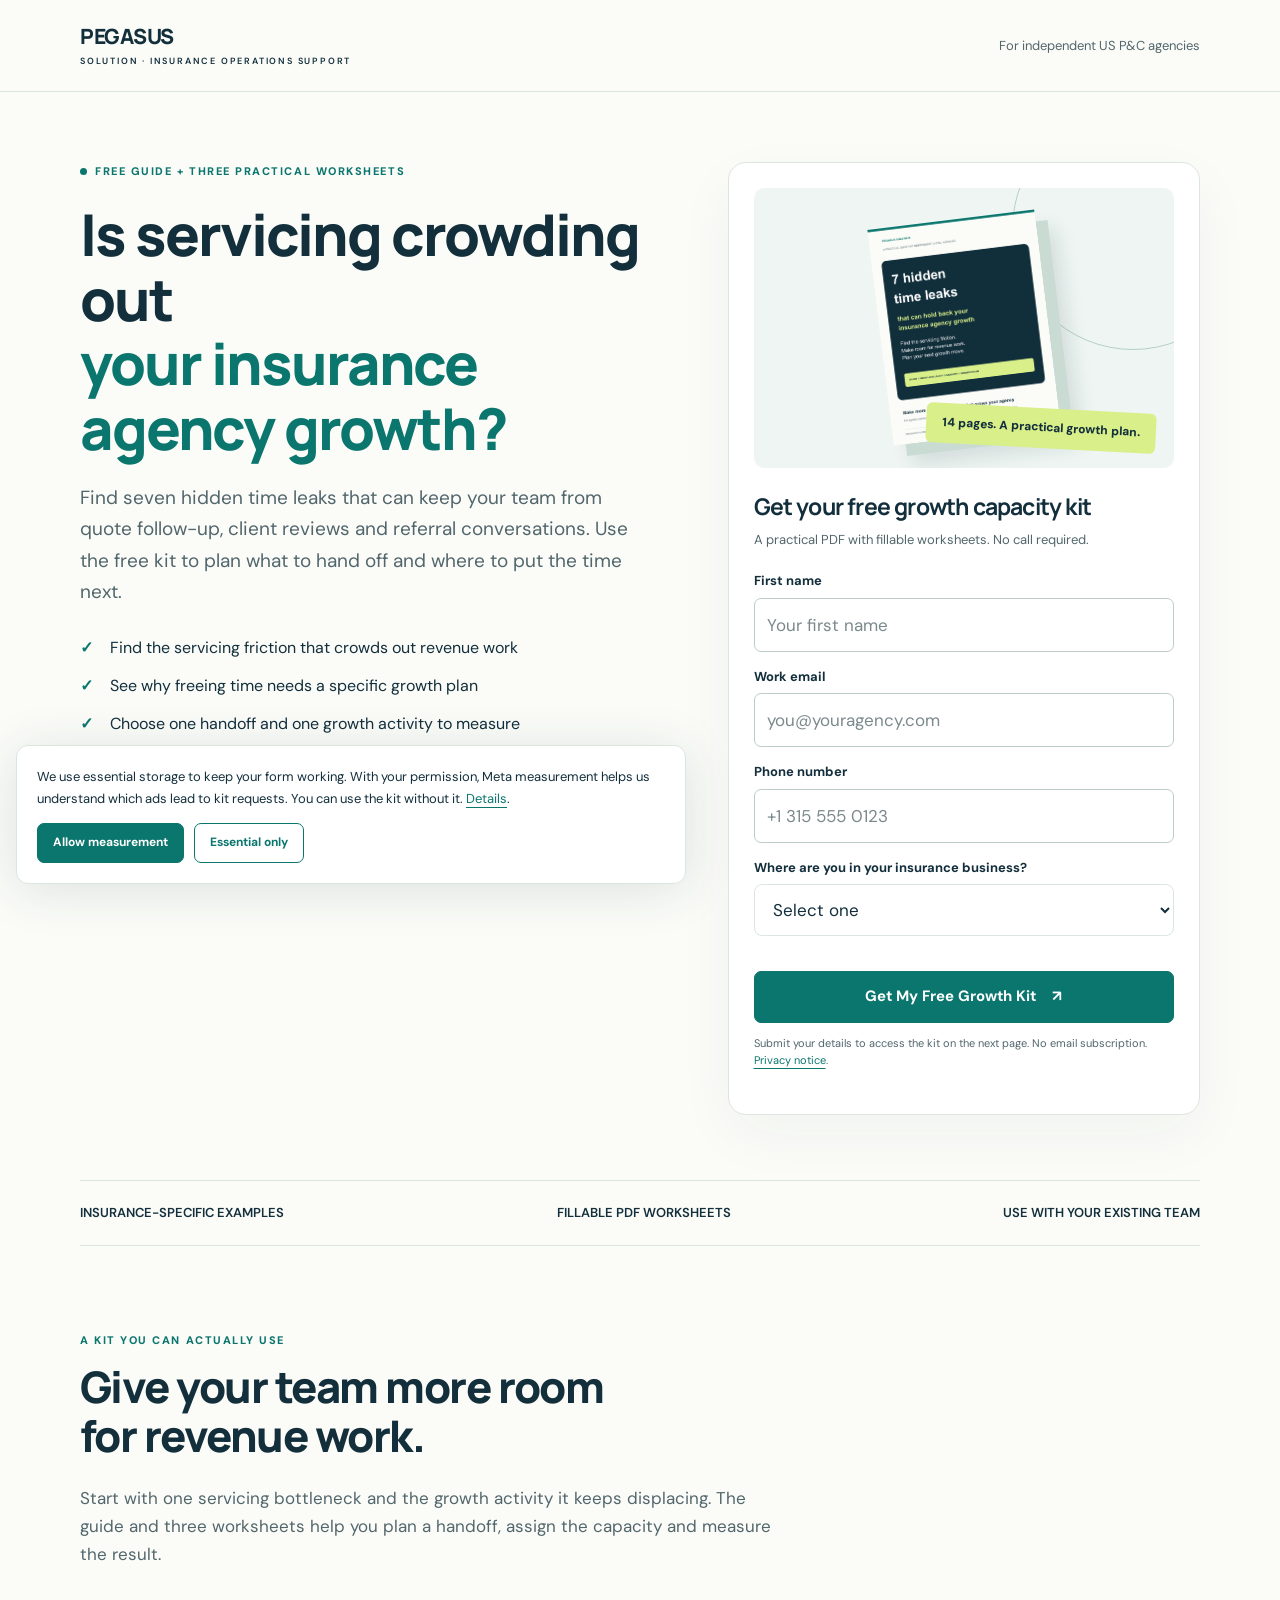
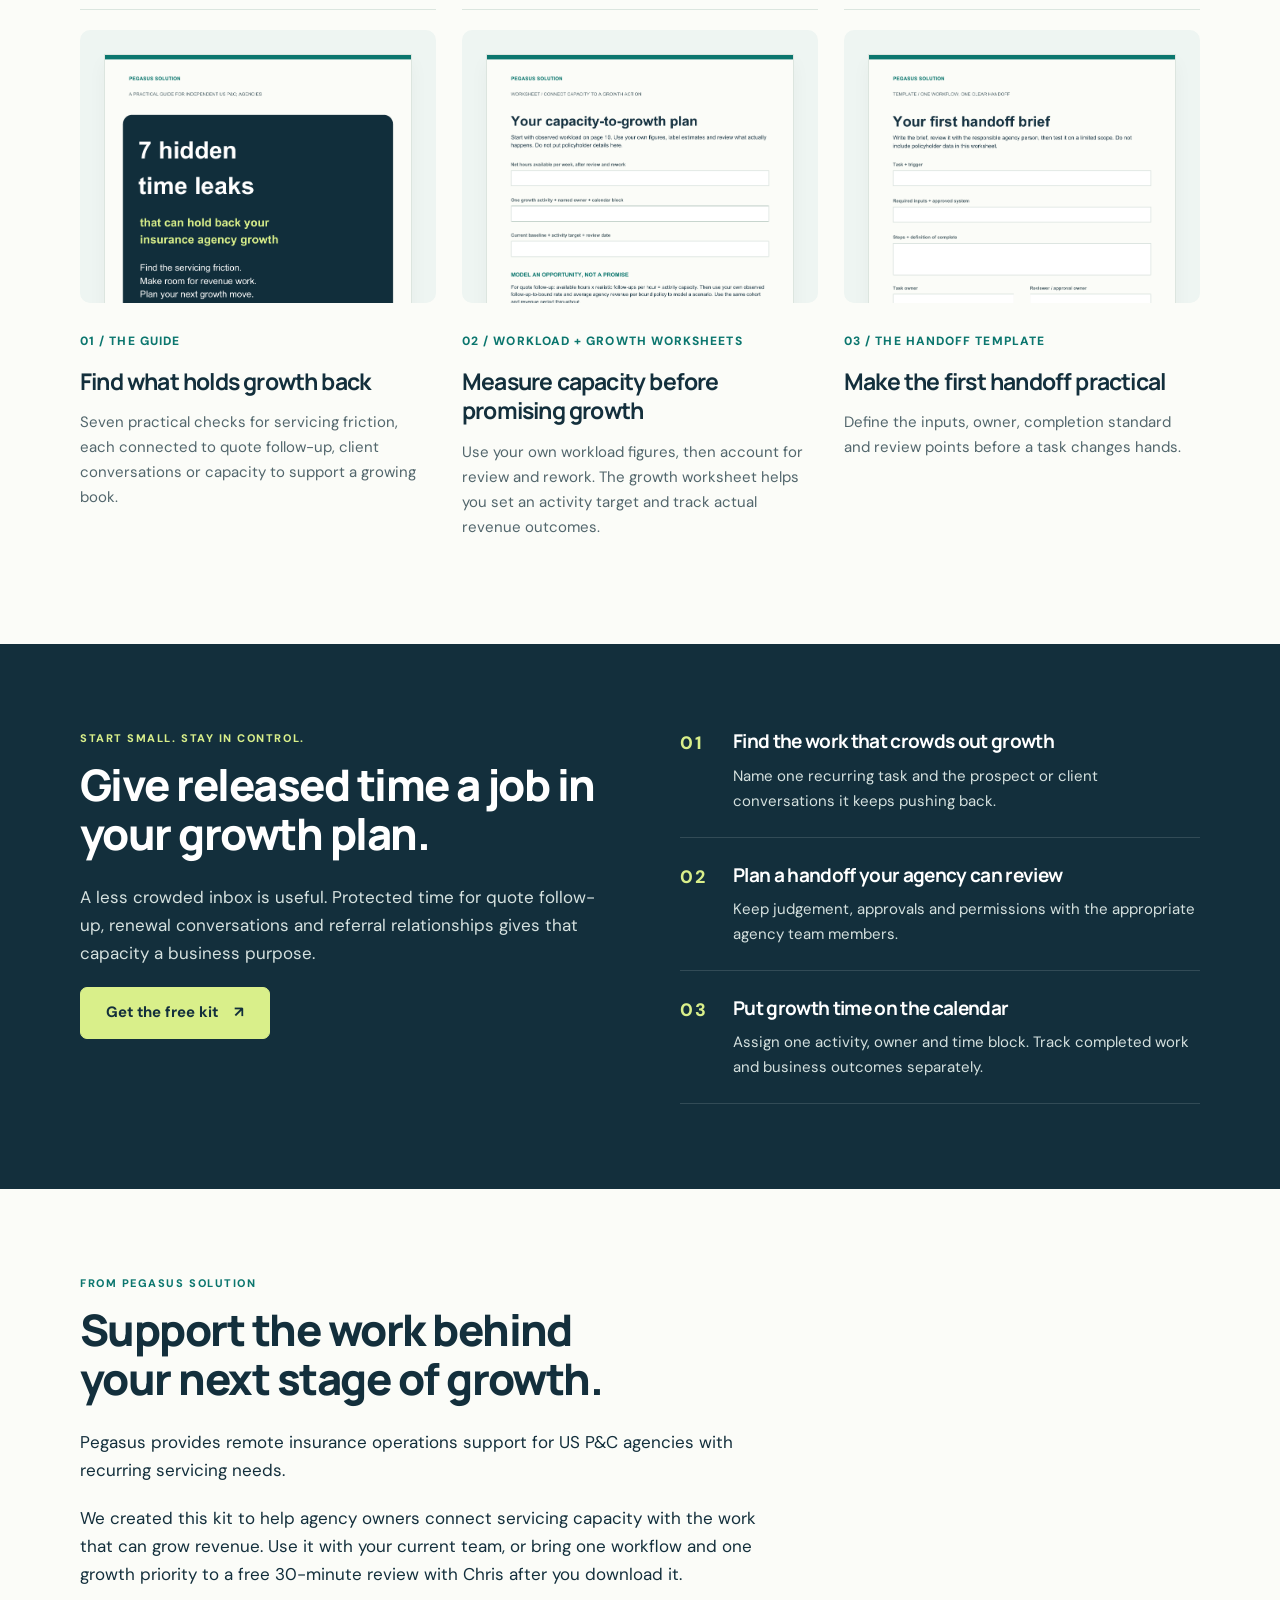
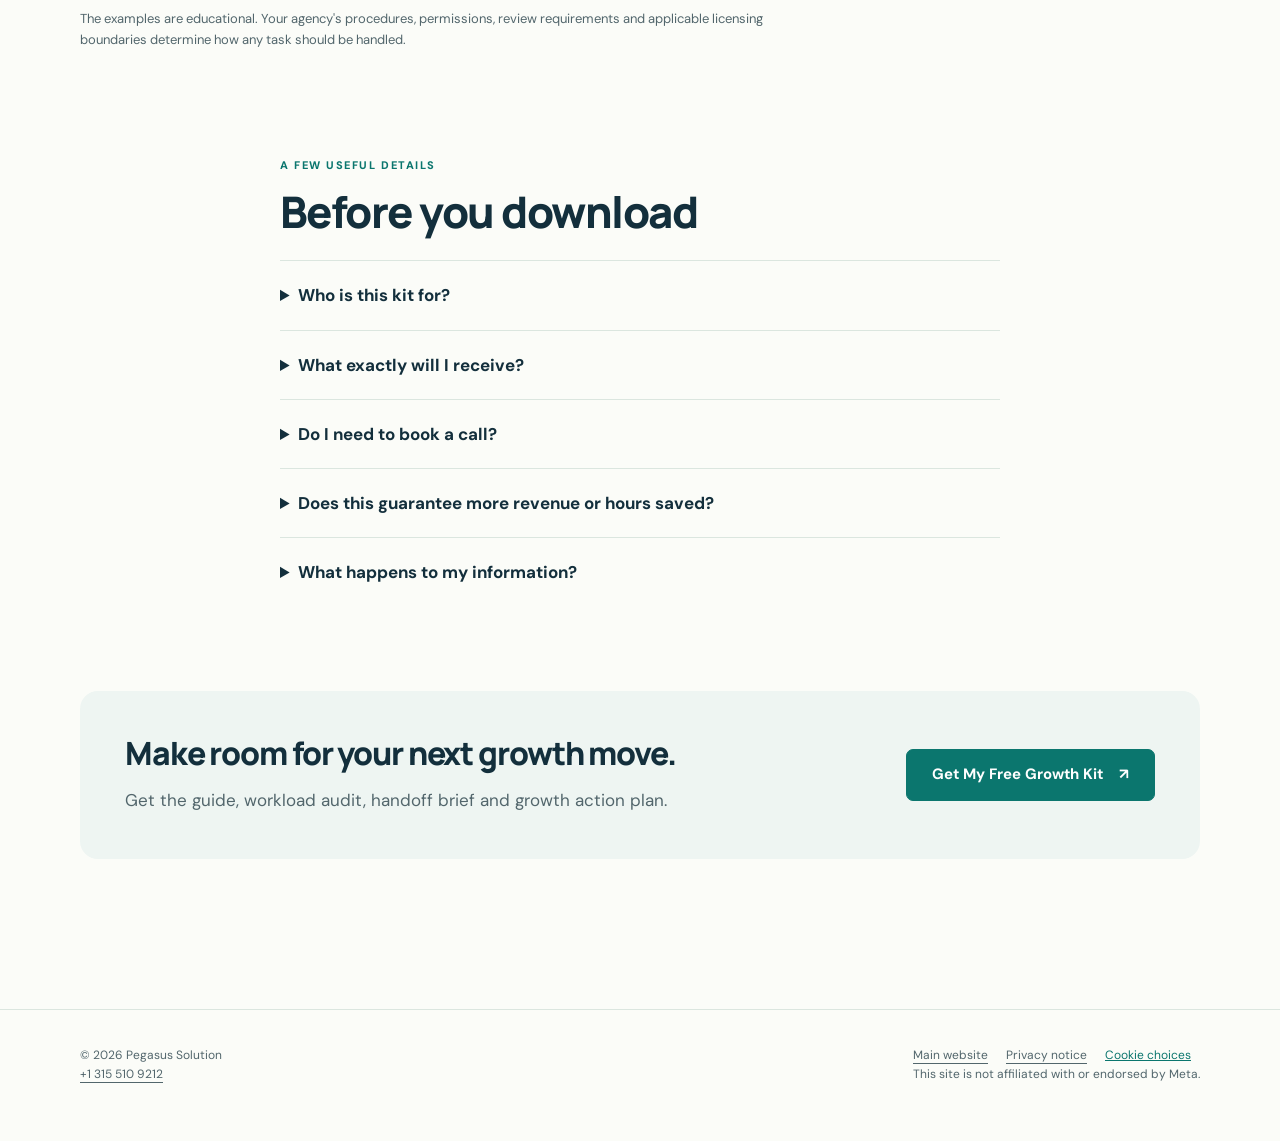
==== commit b13fdeb5: "Match phone field styling to the opt-in form" ====
--- a/index.html
+++ b/index.html
@@ -1,4 +1,4 @@
-<!doctype html><html lang="en"><head><meta charset="utf-8"><meta name="viewport" content="width=device-width,initial-scale=1"><title>Free Insurance Agency Growth Capacity Kit | Pegasus Solution</title><meta name="description" content="Find seven time leaks that can hold back insurance agency growth. Get the free 14-page kit to connect servicing capacity with quote follow-up, client reviews and revenue opportunities."><meta property="og:title" content="Is servicing crowding out your insurance agency growth?"><meta property="og:description" content="Get the free Insurance Agency Growth Capacity Kit: seven time leaks, workload audit, handoff brief and growth action plan."><meta property="og:type" content="website"><meta property="og:image" content="https://capacity.pguss.com/kit-cover.png?v=20260930growth"><meta name="theme-color" content="#0b766e"><link rel="canonical" href="https://capacity.pguss.com/"><link rel="stylesheet" href="style.css?v=20260930c"><script src="config.js?v=20260930c" defer></script><script src="app.js?v=20260930c" defer></script></head><body>
+<!doctype html><html lang="en"><head><meta charset="utf-8"><meta name="viewport" content="width=device-width,initial-scale=1"><title>Free Insurance Agency Growth Capacity Kit | Pegasus Solution</title><meta name="description" content="Find seven time leaks that can hold back insurance agency growth. Get the free 14-page kit to connect servicing capacity with quote follow-up, client reviews and revenue opportunities."><meta property="og:title" content="Is servicing crowding out your insurance agency growth?"><meta property="og:description" content="Get the free Insurance Agency Growth Capacity Kit: seven time leaks, workload audit, handoff brief and growth action plan."><meta property="og:type" content="website"><meta property="og:image" content="https://capacity.pguss.com/kit-cover.png?v=20260930growth"><meta name="theme-color" content="#0b766e"><link rel="canonical" href="https://capacity.pguss.com/"><link rel="stylesheet" href="style.css?v=20260930d"><script src="config.js?v=20260930c" defer></script><script src="app.js?v=20260930c" defer></script></head><body>
 <a class="skip" href="#main">Skip to content</a><header><div class="wrap topbar"><a href="./" class="brand" aria-label="Pegasus Solution home">PEGASUS<span>SOLUTION · INSURANCE OPERATIONS SUPPORT</span></a><span class="top-note">For independent US P&C agencies</span></div></header>
 <main id="main"><section class="wrap hero"><div><div class="eyebrow"><span class="dot"></span>Free guide + three practical worksheets</div><h1>Is servicing crowding out<br><span class="accent">your insurance agency growth?</span></h1><p class="intro">Find seven hidden time leaks that can keep your team from quote follow-up, client reviews and referral conversations. Use the free kit to plan what to hand off and where to put the time next.</p><ul class="checks"><li>Find the servicing friction that crowds out revenue work</li><li>See why freeing time needs a specific growth plan</li><li>Choose one handoff and one growth activity to measure</li></ul><p class="small">Built for agency owners and operations managers with an active book and recurring servicing work.</p></div>
 <aside class="offer-card" id="get-kit" aria-labelledby="form-title"><div class="book-stage"><img class="cover" src="kit-cover.png?v=20260930growth" alt="Cover of 7 Hidden Time Leaks That Can Hold Back Your Insurance Agency Growth" width="773" height="1000"><span class="kit-label">14 pages. A practical growth plan.</span></div><h3 id="form-title">Get your free growth capacity kit</h3><p class="small">A practical PDF with fillable worksheets. No call required.</p><form id="optin-form"><label for="firstName">First name</label><input id="firstName" name="firstName" type="text" autocomplete="given-name" maxlength="80" required placeholder="Your first name"><label for="email">Work email</label><input id="email" name="email" type="email" autocomplete="email" maxlength="254" required placeholder="you@youragency.com"><label for="phone">Phone number</label><input id="phone" name="phone" type="tel" autocomplete="tel" inputmode="tel" maxlength="30" pattern="[+0-9\(\) .\-]{7,30}" required placeholder="+1 315 555 0123"><label for="agencyStage">Where are you in your insurance business?</label><select id="agencyStage" name="agencyStage" required><option value="" disabled selected>Select one</option><option value="Solo">I work solo</option><option value="With a team">I work with a team</option><option value="Just starting out">I am just starting out</option></select><div class="hp" aria-hidden="true"><label for="website">Leave this empty</label><input id="website" name="website" type="text" tabindex="-1" autocomplete="off"></div><button class="button full" type="submit">Get My Free Growth Kit <span aria-hidden="true">↗</span></button><p class="fineprint">Submit your details to access the kit on the next page. No email subscription. <a href="privacy.html">Privacy notice</a>.</p><p id="form-status" class="status" role="status" aria-live="polite"></p></form><noscript><p class="no-js">Please enable JavaScript to request the kit, or contact Pegasus at +1 315 510 9212.</p></noscript></aside></section>
--- a/style.css
+++ b/style.css
@@ -1,5 +1,5 @@
 @import url('https://fonts.googleapis.com/css2?family=DM+Sans:wght@400;500;600;700&family=Manrope:wght@400;500;600;700;800&display=swap');
-:root{--ink:#132f3c;--teal:#0b766e;--lime:#d9ef8a;--paper:#fbfcf8;--muted:#52666c;--line:#dbe6df;--soft:#eef5f2}*{box-sizing:border-box}html{scroll-behavior:smooth}body{margin:0;background:var(--paper);color:var(--ink);font-family:'DM Sans',Arial,sans-serif;font-size:17px;line-height:1.65}h1,h2,h3,.brand{font-family:Manrope,Arial,sans-serif;line-height:1.12;letter-spacing:-.035em}h1{font-size:clamp(39px,4.5vw,65px);font-weight:800;margin:22px 0}h2{font-size:clamp(31px,3.4vw,46px);font-weight:800;margin:14px 0 24px}h3{font-size:23px;line-height:1.3}p{margin:0 0 20px}a{color:var(--teal);text-underline-offset:4px}button,input{font:inherit}button,a,input{touch-action:manipulation}a:focus-visible,button:focus-visible,input:focus-visible{outline:3px solid #e29a39;outline-offset:4px}button{cursor:pointer}img{max-width:100%;height:auto;display:block}header{border-bottom:1px solid var(--line)}.wrap{max-width:1180px;margin:auto;padding:0 30px}.topbar{display:flex;justify-content:space-between;align-items:center;min-height:91px;gap:22px}.brand{text-decoration:none;color:var(--ink);font-size:21px;font-weight:800;letter-spacing:-.02em}.brand span{display:block;font-family:'DM Sans',sans-serif;font-size:9px;letter-spacing:.2em;font-weight:600;margin-top:8px}.top-note{font-size:13px;color:var(--muted)}.hero{display:grid;grid-template-columns:1.1fr .9fr;gap:70px;padding-top:70px;padding-bottom:65px;align-items:start}.eyebrow{font-size:11px;font-weight:800;letter-spacing:.14em;text-transform:uppercase;color:var(--teal)}.eyebrow .dot{display:inline-block;width:7px;height:7px;border-radius:50%;background:var(--teal);margin-right:8px}.hero .intro{font-size:19px;max-width:560px;color:var(--muted)}.accent{color:var(--teal)}.checks{list-style:none;padding:0;margin:27px 0}.checks li{position:relative;padding-left:30px;margin:12px 0;font-size:16px}.checks li:before{content:'✓';position:absolute;left:0;color:var(--teal);font-weight:800}.offer-card{background:white;border:1px solid var(--line);border-radius:18px;padding:25px;box-shadow:0 20px 60px #1733420b}.book-stage{position:relative;display:flex;justify-content:center;align-items:center;background:var(--soft);border-radius:10px;padding:25px;min-height:280px;overflow:hidden}.book-stage:before{content:'';position:absolute;width:240px;height:240px;border:1px solid #b5cfc3;border-radius:50%;right:-80px;top:-80px}.cover{width:168px;transform:rotate(-7deg);box-shadow:12px 12px 0 #cadbd3,18px 21px 20px #112e3b20;position:relative}.kit-label{position:absolute;right:18px;bottom:20px;background:var(--lime);padding:10px 16px;border-radius:6px;font-size:12px;font-weight:800;transform:rotate(3deg)}.offer-card h3{margin:24px 0 7px}.small{font-size:13px;color:var(--muted)}label{display:block;font-size:13px;font-weight:700;margin:14px 0 6px}input[type=text],input[type=email],input[type=url],select,textarea{width:100%;min-height:49px;border:1px solid #bdccc5;border-radius:7px;padding:12px;background:white;color:var(--ink)}input::placeholder{color:#7b898b}.button{display:inline-flex;align-items:center;justify-content:center;background:var(--teal);border:1px solid var(--teal);color:white!important;border-radius:7px;padding:15px 25px;text-decoration:none;font-size:15px;font-weight:700;line-height:1.3;gap:16px;min-height:52px}.button:hover{background:#075b55}.button.full{width:100%;margin:19px 0 12px}.button.light{background:var(--lime);border-color:var(--lime);color:var(--ink)!important}.button.secondary{background:transparent;color:var(--teal)!important}.button:disabled{cursor:wait}.consent{display:flex;align-items:flex-start;gap:9px;font-size:12px;font-weight:400;line-height:1.5}.consent input{margin-top:3px;min-width:16px;min-height:16px;accent-color:var(--teal)}.fineprint{font-size:11px;line-height:1.55;color:var(--muted)}.hp{position:absolute;left:-10000px}.status{font-size:13px;margin:10px 0 0}.status:empty{display:none}.trust-strip{border-top:1px solid var(--line);border-bottom:1px solid var(--line);padding:21px 0;display:flex;justify-content:space-between;gap:15px;font-size:13px;font-weight:600}.section{padding-top:85px;padding-bottom:85px}.section-head{max-width:700px;margin-bottom:40px}.section-head p{color:var(--muted)}.resources{display:grid;grid-template-columns:repeat(3,1fr);gap:26px}.resource{border-top:1px solid var(--line);padding-top:20px}.number{font-size:12px;color:var(--teal);font-weight:800;letter-spacing:.09em}.resource h3{margin:14px 0}.resource p{font-size:15px;color:var(--muted)}.preview{background:var(--soft);padding:24px;border-radius:10px;height:273px;overflow:hidden;margin-bottom:22px}.preview img{width:100%;border:1px solid #dce5df;box-shadow:0 8px 18px #112e3b0a}.dark{background:var(--ink);color:white}.dark .eyebrow{color:var(--lime)}.dark h2{color:white}.dark p{color:#d5e1df}.split{display:grid;grid-template-columns:1fr 1fr;gap:80px;align-items:start}.steps{display:grid;gap:25px}.step{border-bottom:1px solid #ffffff22;padding-bottom:23px;display:grid;grid-template-columns:38px 1fr;gap:15px}.step .number{color:var(--lime);font-size:18px}.step h3{font-size:19px;margin:0 0 10px}.step p{font-size:15px;margin:0}.about{max-width:700px}.faqs{max-width:780px}details{border-top:1px solid var(--line);padding:20px 0}summary{cursor:pointer;font-weight:700;font-size:17px}details p{font-size:15px;color:var(--muted);margin:15px 0 0}.bottom-cta{background:var(--soft);border-radius:18px;padding:45px;display:flex;align-items:center;justify-content:space-between;gap:30px}.bottom-cta h2{font-size:32px;margin:0 0 14px}.bottom-cta p{margin:0;color:var(--muted)}footer{margin-top:65px;padding:36px 0;border-top:1px solid var(--line);font-size:12px;color:var(--muted)}.foot{display:flex;justify-content:space-between;gap:25px;flex-wrap:wrap}.foot a{margin-right:18px;color:var(--muted)}.skip{position:absolute;top:-100px}.skip:focus{top:8px;left:8px;background:white;z-index:5;padding:10px}.download-bar{background:var(--soft);border:1px solid var(--line);border-radius:14px;padding:25px 30px;display:flex;align-items:center;justify-content:space-between;gap:30px;margin-top:35px}.download-bar h2{font-size:22px;margin:0 0 6px}.download-bar p{margin:0;font-size:14px}.review-hero{padding:60px 0 40px;max-width:800px}.review-hero h1{font-size:clamp(36px,4vw,57px)}.review-grid{display:grid;grid-template-columns:1.1fr .9fr;gap:65px;padding-bottom:60px}.review-panel{border:1px solid var(--line);border-radius:14px;background:white;padding:30px}.review-panel .button{width:100%}.tag{display:inline-block;font-size:12px;background:var(--lime);padding:5px 11px;border-radius:20px;color:var(--ink);font-weight:700}.privacy{max-width:780px}.privacy h1{font-size:42px}.privacy h2{font-size:25px;margin-top:35px}.consent-banner{position:fixed;bottom:16px;left:16px;right:16px;max-width:670px;background:white;border:1px solid var(--line);box-shadow:0 6px 50px #17334222;z-index:10;border-radius:12px;padding:20px;display:none}.consent-banner p{font-size:13px;margin-bottom:14px}.consent-actions{display:flex;gap:10px;flex-wrap:wrap}.consent-actions button{font-size:12px;padding:9px 15px;min-height:40px}.consent-banner[hidden]{display:none}.text-button{border:0;background:transparent;color:var(--teal);font:inherit;text-decoration:underline;cursor:pointer;padding:0}.no-js{padding:15px;background:#fff2d5}.button-row{display:flex;gap:12px;flex-wrap:wrap}
+:root{--ink:#132f3c;--teal:#0b766e;--lime:#d9ef8a;--paper:#fbfcf8;--muted:#52666c;--line:#dbe6df;--soft:#eef5f2}*{box-sizing:border-box}html{scroll-behavior:smooth}body{margin:0;background:var(--paper);color:var(--ink);font-family:'DM Sans',Arial,sans-serif;font-size:17px;line-height:1.65}h1,h2,h3,.brand{font-family:Manrope,Arial,sans-serif;line-height:1.12;letter-spacing:-.035em}h1{font-size:clamp(39px,4.5vw,65px);font-weight:800;margin:22px 0}h2{font-size:clamp(31px,3.4vw,46px);font-weight:800;margin:14px 0 24px}h3{font-size:23px;line-height:1.3}p{margin:0 0 20px}a{color:var(--teal);text-underline-offset:4px}button,input{font:inherit}button,a,input{touch-action:manipulation}a:focus-visible,button:focus-visible,input:focus-visible{outline:3px solid #e29a39;outline-offset:4px}button{cursor:pointer}img{max-width:100%;height:auto;display:block}header{border-bottom:1px solid var(--line)}.wrap{max-width:1180px;margin:auto;padding:0 30px}.topbar{display:flex;justify-content:space-between;align-items:center;min-height:91px;gap:22px}.brand{text-decoration:none;color:var(--ink);font-size:21px;font-weight:800;letter-spacing:-.02em}.brand span{display:block;font-family:'DM Sans',sans-serif;font-size:9px;letter-spacing:.2em;font-weight:600;margin-top:8px}.top-note{font-size:13px;color:var(--muted)}.hero{display:grid;grid-template-columns:1.1fr .9fr;gap:70px;padding-top:70px;padding-bottom:65px;align-items:start}.eyebrow{font-size:11px;font-weight:800;letter-spacing:.14em;text-transform:uppercase;color:var(--teal)}.eyebrow .dot{display:inline-block;width:7px;height:7px;border-radius:50%;background:var(--teal);margin-right:8px}.hero .intro{font-size:19px;max-width:560px;color:var(--muted)}.accent{color:var(--teal)}.checks{list-style:none;padding:0;margin:27px 0}.checks li{position:relative;padding-left:30px;margin:12px 0;font-size:16px}.checks li:before{content:'✓';position:absolute;left:0;color:var(--teal);font-weight:800}.offer-card{background:white;border:1px solid var(--line);border-radius:18px;padding:25px;box-shadow:0 20px 60px #1733420b}.book-stage{position:relative;display:flex;justify-content:center;align-items:center;background:var(--soft);border-radius:10px;padding:25px;min-height:280px;overflow:hidden}.book-stage:before{content:'';position:absolute;width:240px;height:240px;border:1px solid #b5cfc3;border-radius:50%;right:-80px;top:-80px}.cover{width:168px;transform:rotate(-7deg);box-shadow:12px 12px 0 #cadbd3,18px 21px 20px #112e3b20;position:relative}.kit-label{position:absolute;right:18px;bottom:20px;background:var(--lime);padding:10px 16px;border-radius:6px;font-size:12px;font-weight:800;transform:rotate(3deg)}.offer-card h3{margin:24px 0 7px}.small{font-size:13px;color:var(--muted)}label{display:block;font-size:13px;font-weight:700;margin:14px 0 6px}input[type=text],input[type=tel],input[type=email],input[type=url],select,textarea{width:100%;min-height:49px;border:1px solid #bdccc5;border-radius:7px;padding:12px;background:white;color:var(--ink)}input::placeholder{color:#7b898b}.button{display:inline-flex;align-items:center;justify-content:center;background:var(--teal);border:1px solid var(--teal);color:white!important;border-radius:7px;padding:15px 25px;text-decoration:none;font-size:15px;font-weight:700;line-height:1.3;gap:16px;min-height:52px}.button:hover{background:#075b55}.button.full{width:100%;margin:19px 0 12px}.button.light{background:var(--lime);border-color:var(--lime);color:var(--ink)!important}.button.secondary{background:transparent;color:var(--teal)!important}.button:disabled{cursor:wait}.consent{display:flex;align-items:flex-start;gap:9px;font-size:12px;font-weight:400;line-height:1.5}.consent input{margin-top:3px;min-width:16px;min-height:16px;accent-color:var(--teal)}.fineprint{font-size:11px;line-height:1.55;color:var(--muted)}.hp{position:absolute;left:-10000px}.status{font-size:13px;margin:10px 0 0}.status:empty{display:none}.trust-strip{border-top:1px solid var(--line);border-bottom:1px solid var(--line);padding:21px 0;display:flex;justify-content:space-between;gap:15px;font-size:13px;font-weight:600}.section{padding-top:85px;padding-bottom:85px}.section-head{max-width:700px;margin-bottom:40px}.section-head p{color:var(--muted)}.resources{display:grid;grid-template-columns:repeat(3,1fr);gap:26px}.resource{border-top:1px solid var(--line);padding-top:20px}.number{font-size:12px;color:var(--teal);font-weight:800;letter-spacing:.09em}.resource h3{margin:14px 0}.resource p{font-size:15px;color:var(--muted)}.preview{background:var(--soft);padding:24px;border-radius:10px;height:273px;overflow:hidden;margin-bottom:22px}.preview img{width:100%;border:1px solid #dce5df;box-shadow:0 8px 18px #112e3b0a}.dark{background:var(--ink);color:white}.dark .eyebrow{color:var(--lime)}.dark h2{color:white}.dark p{color:#d5e1df}.split{display:grid;grid-template-columns:1fr 1fr;gap:80px;align-items:start}.steps{display:grid;gap:25px}.step{border-bottom:1px solid #ffffff22;padding-bottom:23px;display:grid;grid-template-columns:38px 1fr;gap:15px}.step .number{color:var(--lime);font-size:18px}.step h3{font-size:19px;margin:0 0 10px}.step p{font-size:15px;margin:0}.about{max-width:700px}.faqs{max-width:780px}details{border-top:1px solid var(--line);padding:20px 0}summary{cursor:pointer;font-weight:700;font-size:17px}details p{font-size:15px;color:var(--muted);margin:15px 0 0}.bottom-cta{background:var(--soft);border-radius:18px;padding:45px;display:flex;align-items:center;justify-content:space-between;gap:30px}.bottom-cta h2{font-size:32px;margin:0 0 14px}.bottom-cta p{margin:0;color:var(--muted)}footer{margin-top:65px;padding:36px 0;border-top:1px solid var(--line);font-size:12px;color:var(--muted)}.foot{display:flex;justify-content:space-between;gap:25px;flex-wrap:wrap}.foot a{margin-right:18px;color:var(--muted)}.skip{position:absolute;top:-100px}.skip:focus{top:8px;left:8px;background:white;z-index:5;padding:10px}.download-bar{background:var(--soft);border:1px solid var(--line);border-radius:14px;padding:25px 30px;display:flex;align-items:center;justify-content:space-between;gap:30px;margin-top:35px}.download-bar h2{font-size:22px;margin:0 0 6px}.download-bar p{margin:0;font-size:14px}.review-hero{padding:60px 0 40px;max-width:800px}.review-hero h1{font-size:clamp(36px,4vw,57px)}.review-grid{display:grid;grid-template-columns:1.1fr .9fr;gap:65px;padding-bottom:60px}.review-panel{border:1px solid var(--line);border-radius:14px;background:white;padding:30px}.review-panel .button{width:100%}.tag{display:inline-block;font-size:12px;background:var(--lime);padding:5px 11px;border-radius:20px;color:var(--ink);font-weight:700}.privacy{max-width:780px}.privacy h1{font-size:42px}.privacy h2{font-size:25px;margin-top:35px}.consent-banner{position:fixed;bottom:16px;left:16px;right:16px;max-width:670px;background:white;border:1px solid var(--line);box-shadow:0 6px 50px #17334222;z-index:10;border-radius:12px;padding:20px;display:none}.consent-banner p{font-size:13px;margin-bottom:14px}.consent-actions{display:flex;gap:10px;flex-wrap:wrap}.consent-actions button{font-size:12px;padding:9px 15px;min-height:40px}.consent-banner[hidden]{display:none}.text-button{border:0;background:transparent;color:var(--teal);font:inherit;text-decoration:underline;cursor:pointer;padding:0}.no-js{padding:15px;background:#fff2d5}.button-row{display:flex;gap:12px;flex-wrap:wrap}
 @media(max-width:850px){.hero{gap:35px;grid-template-columns:1fr 1fr}.wrap{padding-left:23px;padding-right:23px}.split{gap:35px}.preview{height:210px}.review-grid{gap:30px}}@media(max-width:650px){body{font-size:16px}.topbar{min-height:77px}.top-note{display:none}.hero{grid-template-columns:1fr;gap:25px;padding-top:35px;padding-bottom:35px}h1{font-size:41px}.hero .intro{font-size:18px}.offer-card{padding:22px}.book-stage{min-height:225px}.cover{width:138px}.trust-strip{flex-wrap:wrap;justify-content:center;font-size:11px;padding:18px}.section{padding-top:55px;padding-bottom:55px}.resources,.split,.review-grid{grid-template-columns:1fr;gap:35px}.preview{height:260px}.resources .preview img{max-width:300px;margin:auto}.bottom-cta{padding:30px;display:block}.bottom-cta .button{margin-top:25px;width:100%}.bottom-cta h2{font-size:29px}.download-bar{display:block;padding:22px}.download-bar .button{margin-top:18px;width:100%}.review-hero{padding-top:35px}.review-grid{padding-bottom:20px}.consent-banner{left:9px;right:9px;bottom:9px}.foot{display:block}.foot p{margin-bottom:14px}}@media(prefers-reduced-motion:reduce){html{scroll-behavior:auto}*{animation:none!important}}
 
 /* Accessible agency-stage selector matches form inputs. */
